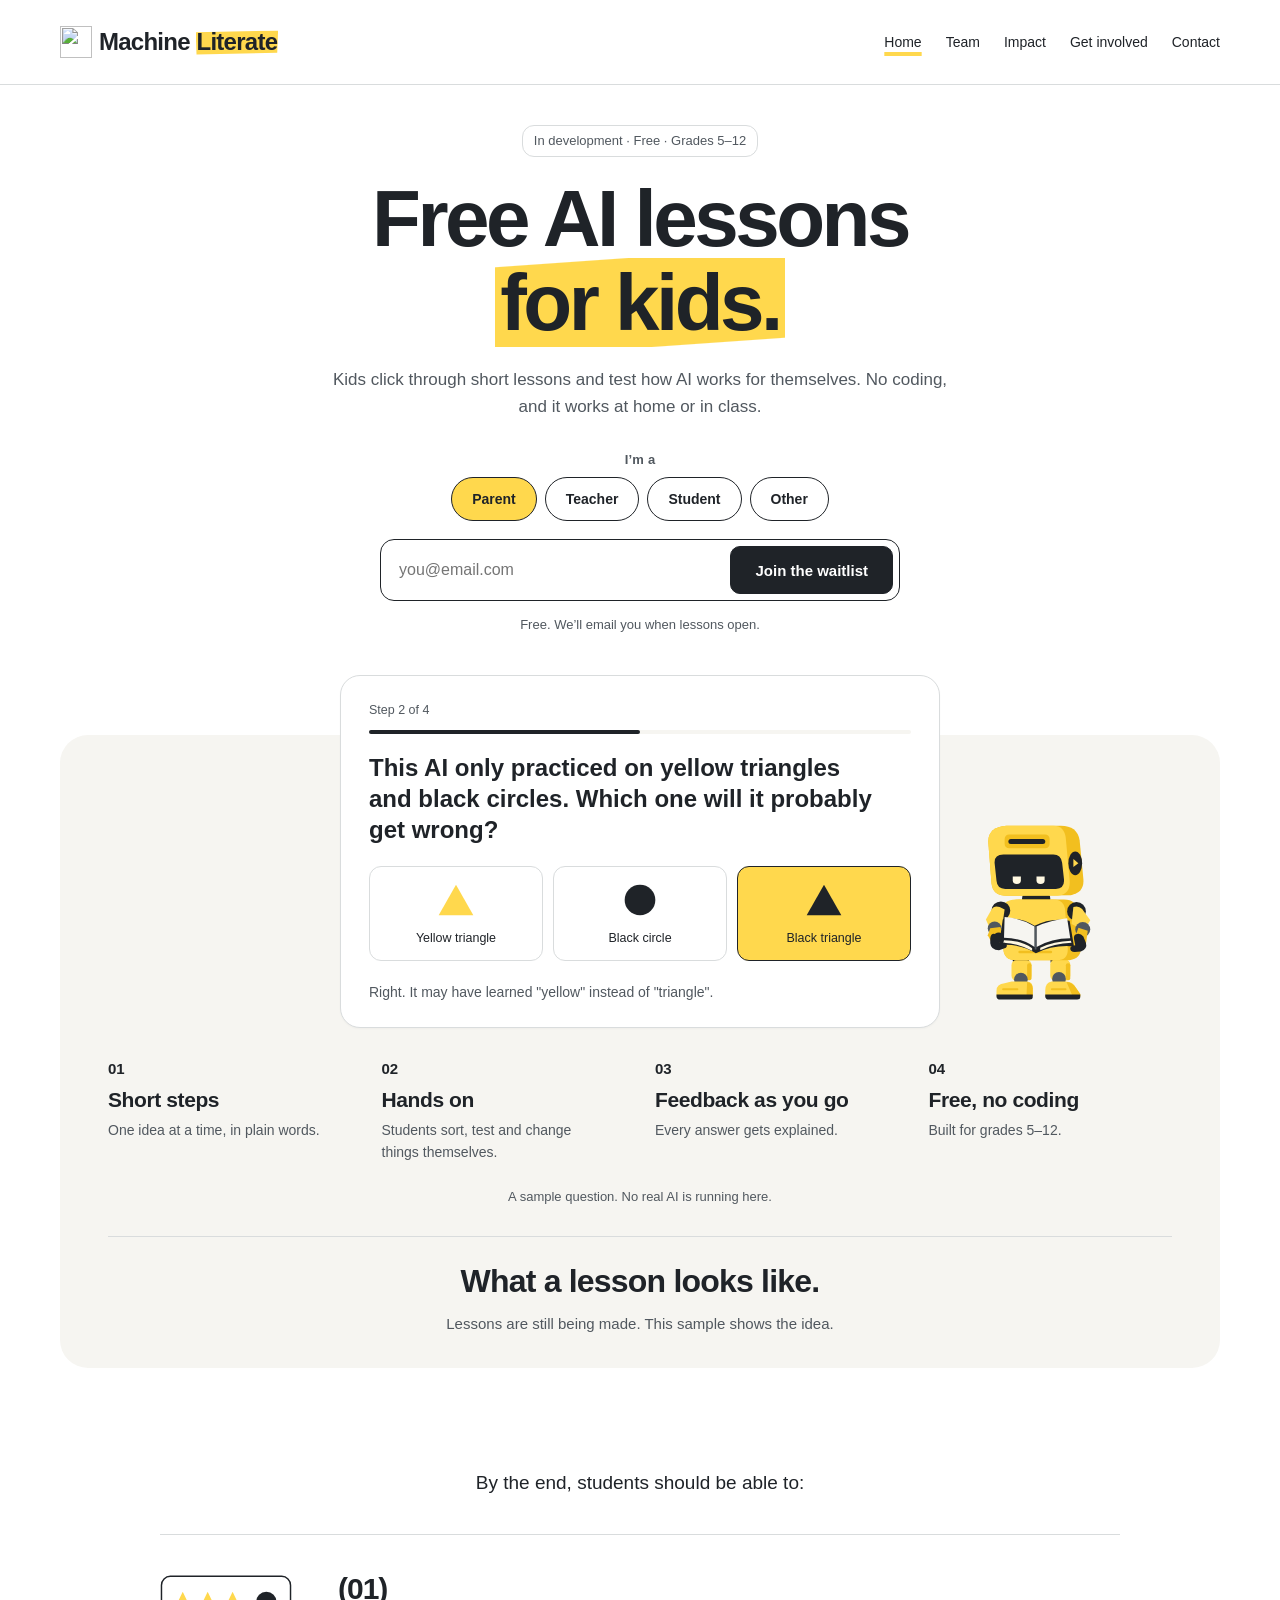
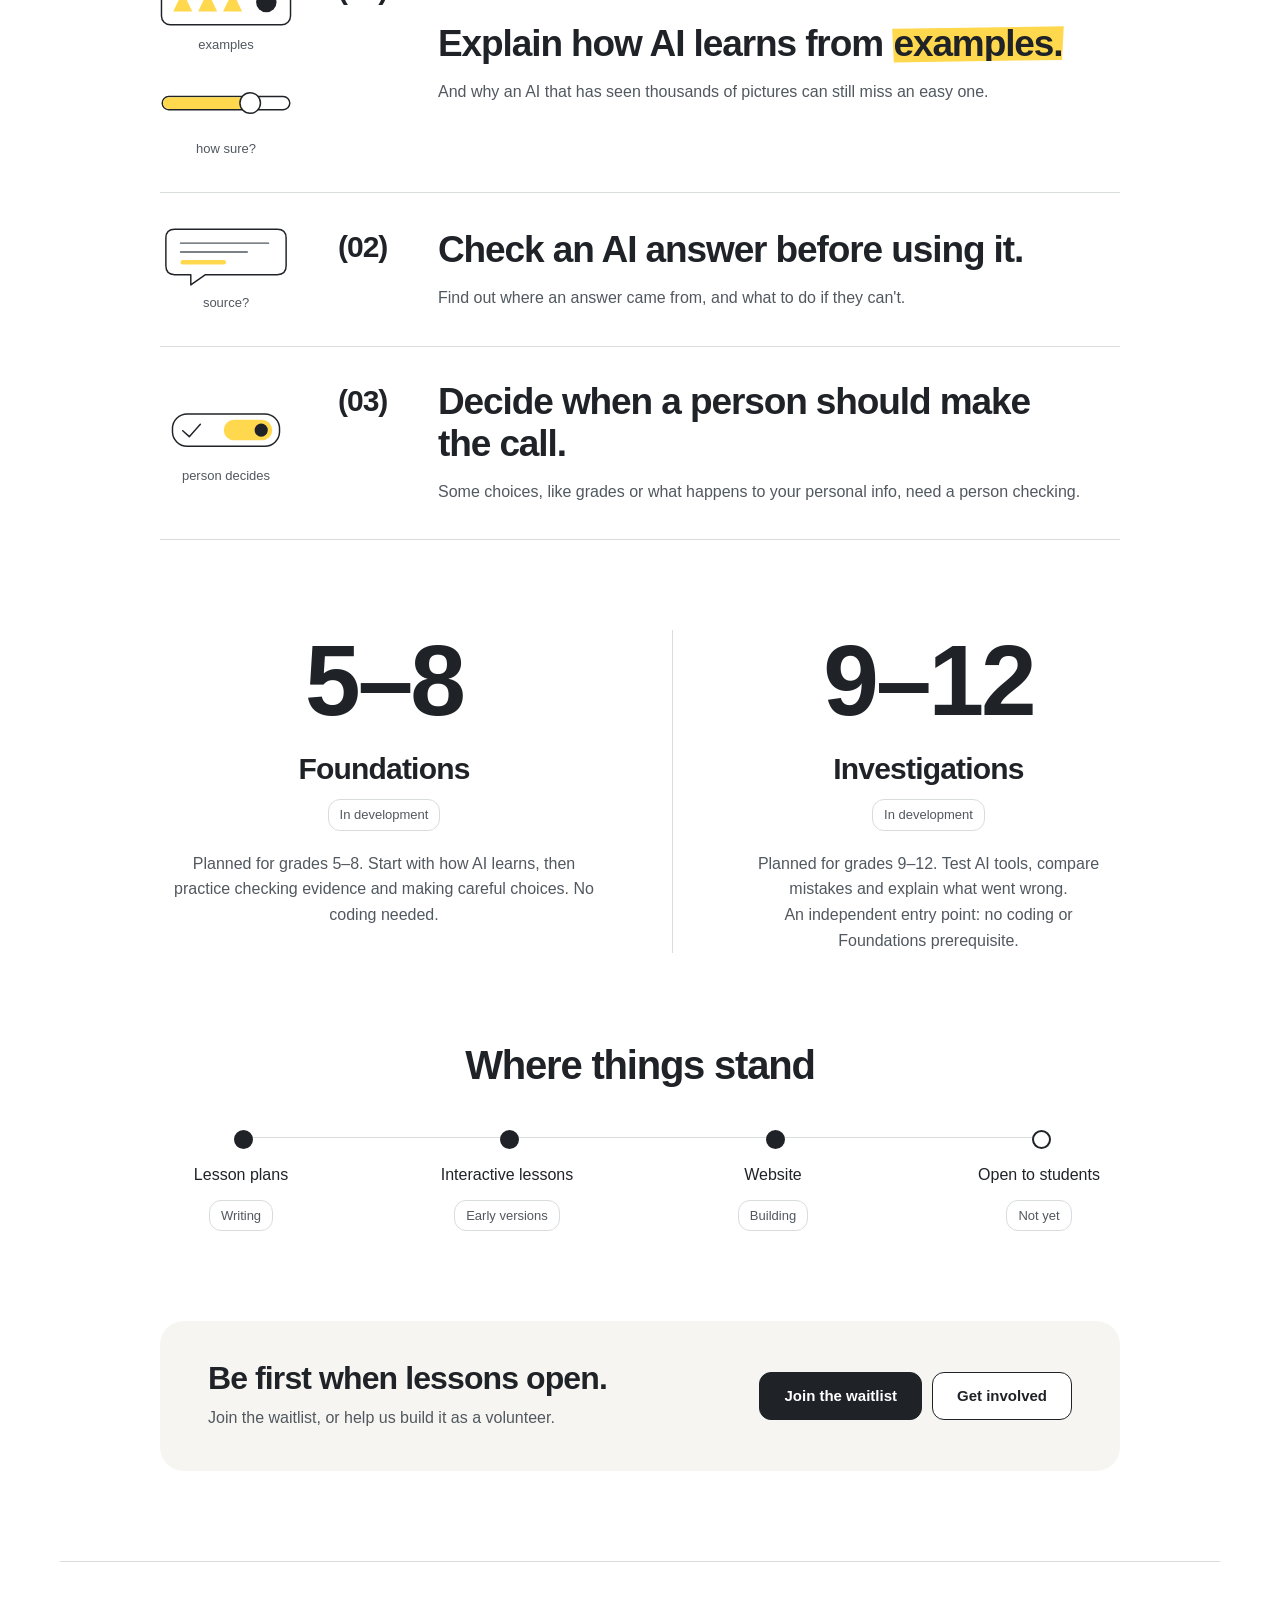
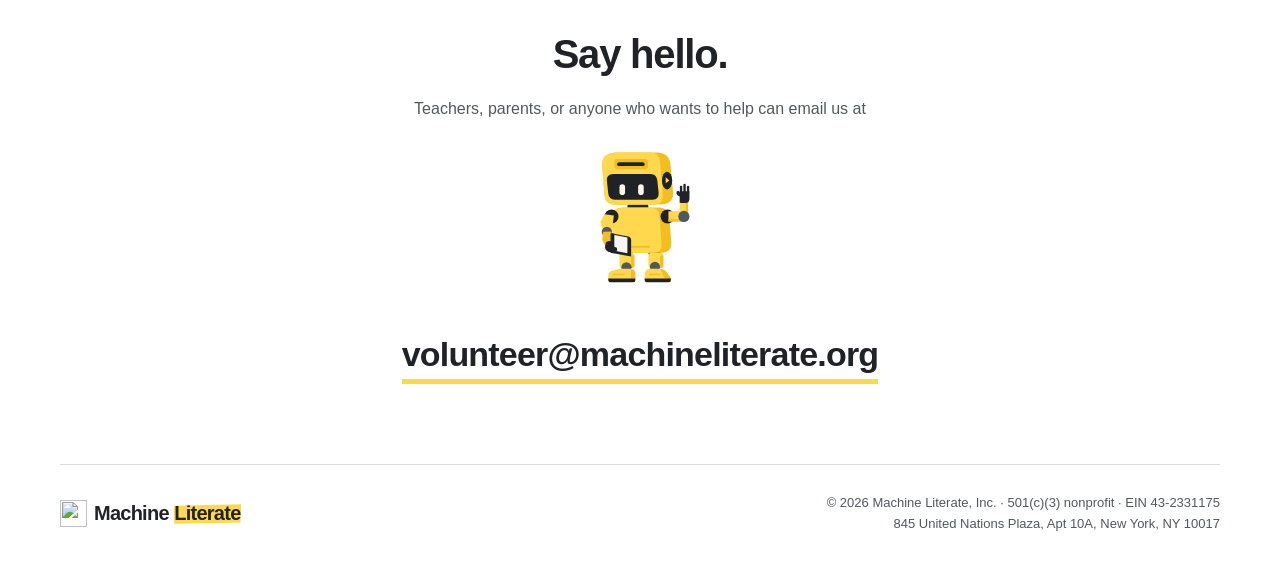
==== public/index.html @ bdea2896 "Add legal name, EIN and mailing address to site footer" ====
<!DOCTYPE html>
<html lang="en"><head><meta charset="utf-8"/>
<meta content="https://machineliterate.org/" property="og:url"/>
<meta content="summary_large_image" name="twitter:card"/><meta content="width=device-width,initial-scale=1" name="viewport"/><link href="https://machineliterate.org/" rel="canonical"/><title>Machine Literate · Free AI lessons for kids</title><meta content="Free online AI courses in development for students in grades 5–12. Two independent entry points. No coding needed. Not yet open to students." name="description"/><meta content="Machine Literate · Free AI lessons for kids" property="og:title"/><meta content="Free online AI courses in development for students in grades 5–12. Two independent entry points. No coding needed. Not yet open to students." property="og:description"/><meta content="https://machineliterate.org/assets/og-card.png" property="og:image"/><link href="assets/favicon.svg" rel="icon" type="image/svg+xml"/><link href="assets/apple-touch-icon.png" rel="apple-touch-icon"/><link href="styles.css" rel="stylesheet"/><script defer="" src="assets/demo.js"></script><script defer="" src="assets/waitlist.js"></script><script src="assets/nav.js" defer></script>
<script>
  window.va = window.va || function () { (window.vaq = window.vaq || []).push(arguments); };
</script>
<script defer src="/_vercel/insights/script.js"></script>
</head><body><a class="skip-link" href="#main">Skip to content</a><header class="site-header"><div class="header-inner"><a class="wordmark home-link" href="/" aria-label="Machine Literate home"><img alt="" height="32" src="assets/mark.svg" width="32"/><span>Machine <mark>Literate</mark></span></a><button class="nav-toggle" type="button" aria-expanded="false" aria-controls="main-nav" hidden>Menu <span aria-hidden="true">☰</span></button><nav id="main-nav" class="site-nav" aria-label="Main"><a class="contact-link" aria-current="page" href="/">Home</a><a class="contact-link" href="/team">Team</a><a class="contact-link" href="/impact">Impact</a><a class="contact-link" href="/get-involved">Get involved</a><a class="contact-link" href="/#contact">Contact</a></nav></div></header><main id="main" tabindex="-1">
<section aria-labelledby="hero-title" class="hero wrap"><div class="hero-copy"><p class="status-pill">In development · Free · Grades 5–12</p><h1 id="hero-title">Free AI lessons <mark class="nb">for kids.</mark></h1><p class="hero-sub">Kids click through short lessons and test how AI works for themselves. No coding, and it works at home or in class.</p><form class="waitlist" id="waitlist" action="/api/waitlist" method="post" novalidate>
<fieldset class="wl-role"><legend>I’m a</legend>
<div class="wl-chips"><label><input type="radio" name="role" value="parent" checked> Parent</label>
<label><input type="radio" name="role" value="teacher"> Teacher</label>
<label><input type="radio" name="role" value="student"> Student</label>
<label><input type="radio" name="role" value="other"> Other</label></div></fieldset>
<fieldset class="wl-age" hidden><legend>How old are you?</legend><div class="wl-chips"><label><input type="radio" name="age" value="under13"> Under 13</label><label><input type="radio" name="age" value="13plus"> 13 or older</label></div></fieldset>
<div class="wl-row"><label class="sr-only" for="wl-email" id="wl-email-label">Email</label>
<input id="wl-email" name="email" type="email" autocomplete="email" inputmode="email" placeholder="you@email.com" required maxlength="254">
<button class="btn btn-dark" type="submit">Join the waitlist</button></div>
<div class="wl-hp" aria-hidden="true"><label>Leave this empty <input name="website" tabindex="-1" autocomplete="off"></label></div>
<p class="wl-msg" role="status" aria-live="polite"></p>
<p class="cta-note" id="wl-note">Free. We’ll email you when lessons open.</p>
</form></div><div class="demo-band"><div class="card-row"><figure class="demo-figure"><div class="lesson-frame"><div class="lesson-meta"><span>Step 2 of 4</span></div><div aria-hidden="true" class="lesson-progress"><span></span></div><p id="demo-prompt">This AI only practiced on yellow triangles and black circles. Which one will it probably get wrong?</p><div aria-labelledby="demo-prompt" class="shape-choices" role="group"><button aria-pressed="false" class="shape-choice" data-shape="yellow-triangle" disabled="" type="button"><svg viewBox="0 0 60 60" aria-hidden="true"><path fill="#FFD84D" d="M30 7 56 53H4Z"/></svg><span>Yellow triangle</span></button><button aria-pressed="false" class="shape-choice" data-shape="black-circle" disabled="" type="button"><svg viewBox="0 0 60 60" aria-hidden="true"><circle fill="#1F2328" cx="30" cy="30" r="23"/></svg><span>Black circle</span></button><button aria-pressed="true" class="shape-choice" data-shape="black-triangle" disabled="" type="button"><svg viewBox="0 0 60 60" aria-hidden="true"><path fill="#1F2328" d="M30 7 56 53H4Z"/></svg><span>Black triangle</span></button></div><p class="static-answer">Right. It may have learned "yellow" instead of "triangle".</p><div class="demo-actions"><button disabled="" id="check-answer" type="button">Check</button><button hidden="" id="try-again" type="button">Try again</button></div><p aria-atomic="true" aria-live="polite" id="demo-feedback" role="status"></p></div></figure><div class="hero-robot"><svg class="robot robot-reading" role="img" aria-label="A yellow robot reading an open book." xmlns="http://www.w3.org/2000/svg" viewBox="0 0 240 300">

<g id="legs-hero"><circle cx="91" cy="229" r="13" fill="#1F2328"/><circle cx="151" cy="228" r="13" fill="#1F2328"/><rect x="76" y="229" width="32" height="33" rx="8" fill="#FFD84D"/><rect x="138" y="228" width="32" height="34" rx="8" fill="#FFD84D"/><rect x="101" y="234" width="7" height="27" rx="3" fill="#F2BF1F"/><rect x="163" y="234" width="7" height="27" rx="3" fill="#F2BF1F"/><circle cx="91" cy="260" r="11" fill="#51585F"/><circle cx="152" cy="259" r="11" fill="#51585F"/><path fill="#FFD84D" d="M76 263H101Q110 263 110 274V286H52V278Q52 267 65 266Z" /><path fill="#FFD84D" d="M140 263H163Q174 263 179 273L186 283V287H130V277Q130 265 140 263Z" /><path fill="#F2BF1F" d="M101 264Q110 266 110 274V286H100Z" /><path fill="#F2BF1F" d="M164 264Q174 265 179 273L186 283V287H174Z" /><path fill="#1F2328" d="M52 284H110V288Q110 292 105 292H58Q52 292 52 287Z" /><path fill="#1F2328" d="M130 284H186V288Q186 292 181 292H136Q130 292 130 287Z" /><rect x="61" y="274" width="26" height="3" rx="1.5" fill="#F2BF1F"/><rect x="139" y="274" width="25" height="3" rx="1.5" fill="#F2BF1F"/></g><g id="torso-hero"><rect x="93" y="120" width="45" height="23" rx="10" fill="#1F2328"/><path fill="#F2BF1F" d="M88 132H160Q180 132 183 153L187 207Q188 227 169 229H83Q64 229 63 211L60 155Q58 133 88 132Z" /><path fill="#FFD84D" d="M83 132H143Q161 132 162 151L166 210Q167 229 149 229H83Q64 229 63 211L60 155Q58 133 83 132Z" /><rect x="87" y="214" width="54" height="4" rx="2" fill="#F2BF1F"/></g><circle cx="59" cy="150" r="15" fill="#1F2328"/><circle cx="180" cy="151" r="15" fill="#1F2328"/><path fill="#FFD84D" d="M44 148Q48 141 57 144L65 148 61 175 41 177 35 164Z" /><path fill="#FFD84D" d="M175 144Q183 141 189 147L202 165 192 181 172 171Z" /><circle cx="49" cy="178" r="11" fill="#51585F"/><circle cx="190" cy="180" r="12" fill="#51585F"/><path fill="#F2BF1F" d="M42 178 58 176 68 197 47 206 38 189Z" /><path fill="#F2BF1F" d="M183 177 198 182 195 204 174 203Z" /><g id="book-hero"><path fill="#1F2328" d="M62 164Q86 158 113 174Q139 160 169 166L176 207Q143 204 115 218Q89 202 56 205Z" /><path fill="#F6F5F1" d="M65 160Q91 162 113 175L113 208Q93 194 64 193Z" /><path fill="#F6F5F1" d="M116 175Q139 165 165 162L170 194Q140 194 116 208Z" /><path fill="#51585F" d="M113 175 116 175 116 212 113 212Z" /><path fill="#FFF8E1" d="M64 197Q90 197 109 210L109 214Q87 202 63 201Z" /><path fill="#FFF8E1" d="M122 209Q144 199 171 198L172 201Q144 202 122 213Z" /></g><g id="hands-hero"><path fill="#1F2328" d="M49 187Q43 186 42 194V202Q43 213 56 213L65 210Q70 208 68 203Q66 200 61 202L57 201 61 192Q63 186 58 185Q54 184 49 187Z" /><path fill="#1F2328" d="M181 187Q187 186 191 191L195 201Q198 211 187 215L177 216Q170 216 170 210Q170 206 178 205L176 195Q175 188 181 187Z" /></g><g id="head-hero">
<path fill="#F2BF1F" d="M68 14H155Q181 14 185 37L191 99Q193 121 171 125L68 126Q46 126 44 106L39 42Q37 16 68 14Z" />
<path fill="#FFD84D" d="M68 14H143Q161 14 163 35L169 101Q171 124 150 126H68Q46 126 44 106L39 42Q37 16 68 14Z" />
<rect x="65" y="28" width="72" height="22" rx="7" fill="#F2BF1F"/><rect x="71" y="35" width="59" height="8" rx="4" fill="#1F2328"/>
<path fill="#1F2328" d="M63 60H143Q155 60 157 73L160 100Q161 114 147 115H66Q53 115 52 102L49 74Q48 60 63 60Z" />
<ellipse cx="178" cy="74" rx="11" ry="19" fill="#1F2328"/><path fill="#FFD84D" d="M175 67 183 74 175 80Z" />
<g id="eyes-hero" class="blink-eyes"><path fill="#FFF8E1" d="M78 95H91V101Q91 107 84.5 107Q78 107 78 101Z"/><path fill="#FFF8E1" d="M116 95H129V101Q129 107 122.5 107Q116 107 116 101Z"/></g>
</g>
</svg>
</div></div><ol class="margin-notes"><li class="note note-1"><span aria-hidden="true" class="note-number">01</span><h3>Short steps</h3><p>One idea at a time, in plain words.</p></li><li class="note note-2"><span aria-hidden="true" class="note-number">02</span><h3>Hands on</h3><p>Students sort, test and change things themselves.</p></li><li class="note note-3"><span aria-hidden="true" class="note-number">03</span><h3>Feedback as you go</h3><p>Every answer gets explained.</p></li><li class="note note-4"><span aria-hidden="true" class="note-number">04</span><h3>Free, no coding</h3><p>Built for grades 5–12.</p></li></ol><figcaption>A sample question. No real AI is running here.</figcaption><div class="section-intro"><h2 id="format-title">What a lesson <mark>looks like.</mark></h2><p>Lessons are still being made. This sample shows the idea.</p></div></div></section>
<section aria-labelledby="statements-title" class="statements wrap"><p id="statements-title">By the end, students should be able to:</p><article class="statement"><div aria-hidden="true" class="statement-art"><div class="teaching-object examples"><svg viewBox="0 0 180 82"><rect x="2" y="10" width="176" height="66" rx="12"/><path class="yellow" d="M18 58 31 31 44 58Z M52 58 65 31 78 58Z M86 58 99 31 112 58Z"/><circle class="ink-fill" cx="145" cy="45" r="14"/></svg><span>examples</span></div><div class="teaching-object confidence"><svg viewBox="0 0 180 82"><rect x="3" y="32" width="174" height="18" rx="9"/><path class="yellow" d="M12 33H123V49H12A8 8 0 0 1 12 33Z"/><circle cx="123" cy="41" r="14"/></svg><span>how sure?</span></div></div><span class="statement-index">(01)</span><div><h3>Explain how AI learns from <mark>examples.</mark></h3><p>And why an AI that has seen thousands of pictures can still miss an easy one.</p></div></article><article class="statement"><div aria-hidden="true" class="statement-art"><div class="teaching-object source"><svg viewBox="0 0 180 82"><path d="M20 3H160Q172 3 172 15V53Q172 65 160 65H62L42 79V65H20Q8 65 8 53V15Q8 3 20 3Z"/><path class="pencil-line" d="M28 22H148M28 34H119"/><rect class="yellow" x="28" y="45" width="62" height="6" rx="3"/></svg><span>source?</span></div></div><span class="statement-index">(02)</span><div><h3>Check an AI answer before using it.</h3><p>Find out where an answer came from, and what to do if they can't.</p></div></article><article class="statement"><div aria-hidden="true" class="statement-art"><div class="teaching-object decision"><svg viewBox="0 0 180 82"><rect x="17" y="19" width="146" height="44" rx="20"/><rect class="yellow" x="87" y="27" width="66" height="28" rx="14"/><circle class="ink-fill" cx="138" cy="41" r="9"/><path d="M31 42 40 50 55 33"/></svg><span>person decides</span></div></div><span class="statement-index">(03)</span><div><h3>Decide when a person should make the call.</h3><p>Some choices, like grades or what happens to your personal info, need a person checking.</p></div></article></section>
<section aria-label="Who it's for" class="audiences wrap"><article class="audience"><p class="grade">5–8</p><div class="audience-title"><h3>Foundations</h3><span class="status-pill">In development</span></div><p>Planned for grades 5–8. Start with how AI learns, then practice checking evidence and making careful choices. No coding needed.</p></article><article class="audience"><p class="grade">9–12</p><div class="audience-title"><h3>Investigations</h3><span class="status-pill">In development</span></div><p>Planned for grades 9–12. Test AI tools, compare mistakes and explain what went wrong. An independent entry point: no coding or Foundations prerequisite.</p></article></section>
<section aria-labelledby="status-title" class="status-section wrap"><h2 id="status-title">Where things stand</h2><dl class="status-list"><div><dt>Lesson plans</dt><dd class="status-pill"><i aria-hidden="true"></i>Writing</dd></div><div><dt>Interactive lessons</dt><dd class="status-pill"><i aria-hidden="true"></i>Early versions</dd></div><div><dt>Website</dt><dd class="status-pill"><i aria-hidden="true"></i>Building</dd></div><div><dt>Open to students</dt><dd class="status-pill not-yet"><i aria-hidden="true"></i>Not yet</dd></div></dl></section><section aria-labelledby="help-title" class="help-band wrap"><div><h2 id="help-title">Be first when lessons open.</h2><p>Join the waitlist, or help us build it as a volunteer.</p></div><div class="help-actions"><a class="btn btn-dark" href="#waitlist">Join the waitlist</a><a class="btn btn-light" href="/get-involved">Get involved</a></div></section><section aria-labelledby="contact-title" class="contact wrap" id="contact"><div class="contact-copy"><h2 id="contact-title">Say hello.</h2><p>Teachers, parents, or anyone who wants to help can email us at</p><div class="hello-robot"><svg class="robot robot-wave" aria-hidden="true" xmlns="http://www.w3.org/2000/svg" viewBox="0 0 240 300">

<g id="legs-hello"><circle cx="91" cy="229" r="13" fill="#1F2328"/><circle cx="151" cy="228" r="13" fill="#1F2328"/><rect x="76" y="229" width="32" height="33" rx="8" fill="#FFD84D"/><rect x="138" y="228" width="32" height="34" rx="8" fill="#FFD84D"/><rect x="101" y="234" width="7" height="27" rx="3" fill="#F2BF1F"/><rect x="163" y="234" width="7" height="27" rx="3" fill="#F2BF1F"/><circle cx="91" cy="260" r="11" fill="#51585F"/><circle cx="152" cy="259" r="11" fill="#51585F"/><path fill="#FFD84D" d="M76 263H101Q110 263 110 274V286H52V278Q52 267 65 266Z" /><path fill="#FFD84D" d="M140 263H163Q174 263 179 273L186 283V287H130V277Q130 265 140 263Z" /><path fill="#F2BF1F" d="M101 264Q110 266 110 274V286H100Z" /><path fill="#F2BF1F" d="M164 264Q174 265 179 273L186 283V287H174Z" /><path fill="#1F2328" d="M52 284H110V288Q110 292 105 292H58Q52 292 52 287Z" /><path fill="#1F2328" d="M130 284H186V288Q186 292 181 292H136Q130 292 130 287Z" /><rect x="61" y="274" width="26" height="3" rx="1.5" fill="#F2BF1F"/><rect x="139" y="274" width="25" height="3" rx="1.5" fill="#F2BF1F"/></g><g id="torso-hello"><rect x="93" y="120" width="45" height="23" rx="10" fill="#1F2328"/><path fill="#F2BF1F" d="M88 132H160Q180 132 183 153L187 207Q188 227 169 229H83Q64 229 63 211L60 155Q58 133 88 132Z" /><path fill="#FFD84D" d="M83 132H143Q161 132 162 151L166 210Q167 229 149 229H83Q64 229 63 211L60 155Q58 133 83 132Z" /><rect x="87" y="214" width="54" height="4" rx="2" fill="#F2BF1F"/></g><circle cx="59" cy="151" r="15" fill="#1F2328"/><path fill="#FFD84D" d="M44 146 64 149 60 182 41 182 35 163Z" /><circle cx="49" cy="184" r="11" fill="#51585F"/><path fill="#F2BF1F" d="M41 184 58 183 67 213 49 221 39 201Z" /><path fill="#1F2328" d="M58 187 95 194Q101 195 101 202V237L57 229Z" /><path fill="#F6F5F1" d="M63 190 93 196 93 230 63 224Z" /><path fill="#1F2328" d="M57 187 65 188 65 230 57 229Z" /><path fill="#1F2328" d="M57 204Q51 202 47 207L45 216Q45 224 53 227L65 227Q71 227 71 221Q71 216 62 216L64 210Q65 205 60 204Z" /><circle cx="179" cy="151" r="15" fill="#1F2328"/><path fill="#FFD84D" d="M181 140H211Q218 140 218 147V155Q218 162 211 162H181Z"/><path fill="#F2BF1F" d="M181 157H218Q217 162 211 162H181Z"/><path fill="#FFD84D" d="M205 116H223V151H205Z"/><path fill="#F2BF1F" d="M218 116H223V151H218Z"/><circle cx="214" cy="151" r="12" fill="#51585F"/><path fill="#1F2328" d="M205 121V108Q199 106 198 101Q198 96 202 96Q205 97 206 100V97H226V113Q226 122 217 122H209Q205 122 205 121Z"/><rect x="205.5" y="85" width="5" height="16" rx="2.5" fill="#1F2328"/><rect x="213" y="81" width="5" height="20" rx="2.5" fill="#1F2328"/><rect x="220.5" y="85" width="5" height="16" rx="2.5" fill="#1F2328"/><g id="head-hello">
<path fill="#F2BF1F" d="M68 14H155Q181 14 185 37L191 99Q193 121 171 125L68 126Q46 126 44 106L39 42Q37 16 68 14Z" />
<path fill="#FFD84D" d="M68 14H143Q161 14 163 35L169 101Q171 124 150 126H68Q46 126 44 106L39 42Q37 16 68 14Z" />
<rect x="65" y="28" width="72" height="22" rx="7" fill="#F2BF1F"/><rect x="71" y="35" width="59" height="8" rx="4" fill="#1F2328"/>
<path fill="#1F2328" d="M63 60H143Q155 60 157 73L160 100Q161 114 147 115H66Q53 115 52 102L49 74Q48 60 63 60Z" />
<ellipse cx="178" cy="74" rx="11" ry="19" fill="#1F2328"/><path fill="#FFD84D" d="M175 67 183 74 175 80Z" />
<g id="eyes-hello" class="blink-eyes"><rect x="76" y="82" width="12" height="23" rx="6" fill="#FFF8E1"/><rect x="116" y="82" width="12" height="23" rx="6" fill="#FFF8E1"/></g>
</g>
</svg>
</div><a class="contact-email" href="mailto:volunteer@machineliterate.org">volunteer@machineliterate.org</a></div></section></main><footer class="site-footer wrap"><span class="wordmark"><img alt="" height="32" src="assets/mark.svg" width="32"/><span>Machine <mark>Literate</mark></span></span><div class="footer-legal"><p><span>© 2026 Machine Literate, Inc.</span><span class="sep" aria-hidden="true"> · </span><span>501(c)(3) nonprofit</span><span class="sep" aria-hidden="true"> · </span><span>EIN 43-2331175</span></p><address><span>845 United Nations Plaza, Apt 10A,</span> <span>New York, NY 10017</span></address></div></footer></body></html>
---- public/styles.css ----
@font-face{font-family:'Bricolage Grotesque';src:url('assets/bricolagegrotesque.ttf') format('truetype');font-weight:200 800;font-display:swap}@font-face{font-family:Inter;src:url('assets/inter.ttf') format('truetype');font-weight:100 900;font-display:swap}
:root{--paper:#fff;--ink:#1f2328;--pencil:#51585f;--margin:#f6f5f1;--highlight:#ffd84d;--rule:#d9dcdd;--head:'Bricolage Grotesque',sans-serif;--text:Inter,sans-serif}*{box-sizing:border-box}html{scroll-padding-top:90px}body{margin:0;background:var(--paper);color:var(--ink);font:16px/1.6 var(--text)}h1,h2,h3,p,figure,ol,dl,dd{margin:0}h1,h2,h3{font-family:var(--head);font-weight:600;line-height:1.12;text-wrap:balance}h2{font-size:40px;letter-spacing:-1.2px}p{color:var(--pencil);text-wrap:pretty}a{color:inherit;text-underline-offset:5px}button{font:500 14px/1.4 var(--text);color:var(--ink);cursor:pointer}button:disabled{cursor:default}:focus-visible{outline:3px solid var(--ink);outline-offset:5px}[hidden]{display:none!important}.wrap,.header-inner{width:min(1160px,calc(100% - 80px));margin-inline:auto}.nowrap{white-space:nowrap}mark{color:var(--ink);background:var(--highlight);padding:0 .035em;box-decoration-break:clone;-webkit-box-decoration-break:clone;clip-path:polygon(0 15%,100% 9%,99% 91%,1% 97%)}.wordmark{display:inline-flex;gap:7px;align-items:center;font:600 24px/1.15 var(--head);letter-spacing:-.75px;white-space:nowrap}.wordmark img{flex:none}.site-header{border-bottom:1px solid var(--rule);background:white}.header-inner{height:84px;display:flex;align-items:center;justify-content:space-between;gap:18px}.contact-link{font-size:14px;font-weight:500;padding:12px 0;min-height:44px;display:inline-flex;align-items:center;text-decoration:none}.skip-link{position:fixed;z-index:30;left:16px;top:12px;padding:10px;background:white;transform:translateY(-180%)}.skip-link:focus{transform:none}.status-pill{display:inline-flex;align-items:center;gap:8px;padding:5px 11px;border-radius:12px;border:1px solid var(--rule);font-size:13px;font-weight:500;line-height:1.5;color:var(--pencil);white-space:nowrap}
.hero{padding:40px 0 0}.hero-copy{max-width:760px;margin:auto;text-align:center}.hero h1{font-size:80px;letter-spacing:-3.5px;line-height:1.06;margin:20px 0}.hero-sub{font-size:17px;line-height:1.6;max-width:620px;margin:auto;text-wrap:balance}.demo-band{position:relative;background:var(--margin);border-radius:28px;margin-top:100px;padding:0 48px 32px}.card-row{position:relative;max-width:600px;margin:auto;top:-60px;margin-bottom:-60px}.lesson-frame{padding:24px 28px;border:1px solid var(--rule);border-radius:20px;background:white;box-shadow:0 1px 2px #1f232808}.lesson-meta{font-size:12.5px;color:var(--pencil);margin-bottom:10px}.lesson-progress{height:4px;background:var(--margin);border-radius:12px;margin-bottom:18px}.lesson-progress span{display:block;background:var(--ink);width:50%;height:100%;border-radius:12px}#demo-prompt{font:600 24px/1.3 var(--head);color:var(--ink)}.shape-choices{display:grid;grid-template-columns:repeat(3,minmax(0,1fr));gap:10px;margin:20px 0}.shape-choice{border:1px solid var(--rule);border-radius:12px;background:var(--paper);padding:13px 5px;display:flex;flex-direction:column;align-items:center;gap:10px;min-width:0}.shape-choice svg{width:40px;height:40px}.shape-choice span{font-size:12.5px;line-height:1.4;text-align:center}.shape-choice[aria-pressed=true]{border-color:var(--ink);background:var(--highlight)}.shape-choice:hover:not(:disabled){border-color:var(--ink)}.demo-actions{display:none;gap:12px;flex-wrap:wrap}.js .demo-actions{display:flex}.js .static-answer{display:none}.demo-actions button{border:1px solid var(--ink);background:var(--ink);color:white;border-radius:12px;padding:11px 23px;min-height:44px}#check-answer:disabled{background:var(--margin);color:var(--pencil);border-color:var(--rule)}#demo-feedback:not(:empty),.static-answer{font-size:14px;margin-top:16px}.robot{display:block;width:100%;height:auto}.hero-robot{position:absolute;width:150px;left:calc(100% + 24px);bottom:24px}.blink-eyes{transform-box:fill-box;transform-origin:center;animation:blink 5.6s infinite}.robot-wave .blink-eyes{animation-delay:1.8s}@keyframes blink{0%,43%,47%,100%{transform:scaleY(1)}45%{transform:scaleY(.1)}}.margin-notes{list-style:none;padding:0;display:grid;grid-template-columns:repeat(4,minmax(0,1fr));gap:30px;margin:30px 0 24px}.note-number{font:600 15px/1.4 var(--head);display:block;margin-bottom:9px}.note h3{font-size:21px;letter-spacing:-.4px;text-wrap:pretty}.note p{font-size:14px;line-height:1.55;margin-top:8px}.demo-band>figcaption{text-align:center;font-size:13px;color:var(--pencil)}.section-intro{text-align:center;border-top:1px solid var(--rule);margin-top:28px;padding-top:27px}.section-intro h2{font-size:32px;letter-spacing:-.8px}.section-intro mark{background:none;clip-path:none;padding:0}.section-intro p{font-size:15px;margin-top:12px}
.statements{max-width:960px;padding:100px 0 90px}#statements-title{font-size:19px;text-align:center;color:var(--ink);margin-bottom:36px}.statement{display:grid;grid-template-columns:150px 72px minmax(0,1fr);gap:28px;align-items:center;padding:34px 0;border-top:1px solid var(--rule)}.statement:last-child{border-bottom:1px solid var(--rule)}.statement-index{font:600 30px/1.1 var(--head);letter-spacing:-1px;align-self:start;margin-top:3px}.statement h3{font-size:37px;letter-spacing:-1.1px;text-wrap:pretty}.statement p{margin-top:15px;font-size:16px}.statement-art{display:flex;flex-direction:column;gap:18px}.teaching-object{width:132px;text-align:center;font-size:13px;color:var(--pencil);line-height:1.4}.teaching-object svg{width:100%;height:auto;display:block;margin-bottom:7px;fill:var(--paper);stroke:var(--ink);stroke-width:2;stroke-linecap:round;stroke-linejoin:round}.teaching-object .yellow{fill:var(--highlight);stroke:none}.teaching-object .ink-fill{fill:var(--ink);stroke:none}.teaching-object .pencil-line{stroke:var(--pencil)}.teaching-object>span{display:block;white-space:nowrap}.audiences{max-width:960px;display:grid;grid-template-columns:1fr 1fr;gap:64px;padding:0 0 90px;text-align:center}.audience+.audience{border-left:1px solid var(--rule);padding-left:64px}.grade{font:600 100px/1 var(--head);letter-spacing:-3px;color:var(--ink);white-space:nowrap;margin-bottom:22px}.audience-title{display:flex;flex-direction:column;align-items:center;gap:14px;margin-bottom:20px}.audience-title h3{font-size:30px;letter-spacing:-.8px}.audience>p:last-child{font-size:16px}.status-section{max-width:1064px;padding:0 0 90px;text-align:center}.status-list{display:grid;grid-template-columns:repeat(4,minmax(0,1fr));margin-top:42px}.status-list>div{position:relative;padding:32px 10px 0}.status-list>div:before{content:'';position:absolute;left:0;right:0;top:7px;border-top:1px solid var(--rule)}.status-list>div:first-child:before{left:50%}.status-list>div:last-child:before{right:50%}.status-list>div:after{content:'';position:absolute;width:15px;height:15px;border:2px solid var(--ink);background:var(--ink);border-radius:50%;top:0;left:calc(50% - 7.5px)}.status-list>div:last-child:after{background:white}.status-list dt{font-weight:500;font-size:16px;margin-bottom:12px}.status-list dd{display:inline-flex}.status-list i{display:none}.contact{border-top:1px solid var(--rule);padding:70px 0 80px;text-align:center}.contact-copy{max-width:650px;margin:auto}.contact p{max-width:520px;margin:20px auto 0}.hello-robot{width:112px;margin:24px auto}.contact-email{font:600 34px/1.3 var(--head);letter-spacing:-.8px;text-decoration:none;border-bottom:5px solid var(--highlight);padding-bottom:3px}.site-footer{border-top:1px solid var(--rule);padding:28px 0 32px;display:flex;justify-content:space-between;align-items:center;gap:20px}.site-footer p{font-size:13px}.site-footer .wordmark{font-size:20px}.site-footer img{width:27px;height:27px}
@media(max-width:1100px){.hero-robot{width:112px;left:calc(100% + 12px)}.demo-band{padding-inline:32px}.card-row{max-width:550px}.statement{grid-template-columns:125px 65px 1fr;gap:20px}.teaching-object{width:115px}.statement h3{font-size:34px}.audiences{gap:40px}.audience+.audience{padding-left:40px}}
@media(max-width:900px){.wrap,.header-inner{width:calc(100% - 48px)}.hero h1{font-size:68px}.hero-robot{display:none}.demo-band{padding-inline:28px}.card-row{max-width:560px}.margin-notes{grid-template-columns:1fr 1fr;gap:24px 32px}.statement{grid-template-columns:110px 55px 1fr;gap:18px}.statement h3{font-size:30px}.statements{padding-top:76px;padding-bottom:72px}.teaching-object{width:100px}.audiences{padding-bottom:72px}.status-list dt{font-size:14px}.status-section{padding-bottom:72px}}
@media(max-width:560px){.wrap,.header-inner{width:calc(100% - 32px)}.header-inner{height:68px;gap:8px}.wordmark{font-size:20px;letter-spacing:-.65px;gap:5px}.wordmark img{width:27px;height:27px}.contact-link{font-size:13px}.hero{padding-top:27px}.hero h1{font-size:52px;line-height:1.05;letter-spacing:-2px;max-width:350px;margin:18px auto}.hero-sub{font-size:15px;line-height:1.6;text-wrap:pretty}.hero .status-pill{font-size:12.5px;padding-inline:8px}.demo-band{margin-top:72px;padding:0 12px 24px;border-radius:20px}.card-row{top:-44px;margin-bottom:-44px}.lesson-frame{padding:20px 16px;border-radius:16px}#demo-prompt{font-size:22px;line-height:1.3}.shape-choices{gap:7px;margin:19px 0}.shape-choice{padding:12px 3px;gap:9px}.shape-choice svg{width:36px;height:36px}.shape-choice span{font-size:12.5px}.margin-notes{gap:24px 20px;margin:26px 4px}.note h3{font-size:20px}.note p{font-size:13px;margin-top:7px}.note-number{font-size:14px;margin-bottom:7px}.demo-band>figcaption{max-width:280px;margin:auto;line-height:1.5}.section-intro{margin-top:24px;padding-top:24px}.section-intro h2{font-size:29px}.section-intro p{font-size:14px;margin-top:13px}.statements{padding-top:64px;padding-bottom:60px}#statements-title{font-size:17px;max-width:300px;margin:0 auto 26px;text-wrap:balance}.statement{grid-template-columns:1fr 1fr;gap:18px;padding:26px 0 30px}.statement-art{grid-column:2;grid-row:1;flex-direction:row;gap:13px;justify-content:flex-end}.statement-index{grid-column:1;grid-row:1;font-size:32px;align-self:center;margin:0}.statement>div:last-child{grid-column:1/-1}.teaching-object{width:85px;flex-shrink:0}.statement:first-of-type .teaching-object{width:76px}.teaching-object svg{height:38px;object-fit:contain}.teaching-object>span{font-size:13px}.statement h3{font-size:31px;letter-spacing:-.8px}.statement p{font-size:14px;line-height:1.65;margin-top:14px}.audiences{grid-template-columns:1fr;gap:32px;padding:0 16px 60px;max-width:400px}.audience+.audience{padding:32px 0 0;border-left:0;border-top:1px solid var(--rule)}.grade{font-size:88px;margin-bottom:18px}.audience-title{gap:12px;margin-bottom:18px}.audience-title h3{font-size:29px}.audience>p:last-child{font-size:14px}.status-section{padding-bottom:60px}.status-section h2,.contact h2{font-size:34px;letter-spacing:-1px}.status-list{grid-template-columns:1fr;margin-top:30px;text-align:left;max-width:320px;margin-inline:auto}.status-list>div{display:flex;align-items:center;justify-content:space-between;gap:12px;padding:0 0 28px 30px}.status-list>div:before,.status-list>div:first-child:before,.status-list>div:last-child:before{left:7px;right:auto;top:10px;bottom:0;border-top:0;border-left:1px solid var(--rule)}.status-list>div:last-child:before{display:none}.status-list>div:after{left:0;top:9px}.status-list>div:last-child{padding-bottom:0}.status-list dt{font-size:14px;margin:0}.status-list dd{font-size:12.5px;padding-inline:8px}.contact{padding:50px 0 60px}.contact p{font-size:15px;margin-top:18px;max-width:320px}.hello-robot{width:96px;margin:22px auto}.contact-email{font-size:clamp(20px,5.7vw,30px);letter-spacing:-.5px}.site-footer{flex-direction:column;align-items:center;padding:26px 0;gap:16px}}
@media(max-width:350px){.wordmark{font-size:18px}.wordmark img{width:24px;height:24px}.hero h1{font-size:46px}.hero-sub{font-size:14px}.hero .status-pill{letter-spacing:-.25px;padding-inline:5px}.demo-band{padding-inline:8px}.lesson-frame{padding:18px 12px}#demo-prompt{font-size:20px}.shape-choice svg{width:33px;height:33px}.margin-notes{gap:22px 14px}.note h3{font-size:19px}.section-intro h2{font-size:27px}.statement:first-of-type .teaching-object{width:68px}.statement-art{gap:10px}.statement h3{font-size:29px}.status-list>div{padding-left:25px;gap:8px}.status-list dd{padding-inline:6px}}
@media(prefers-reduced-motion:reduce){*,*:before,*:after{animation:none!important;transition:none!important;scroll-behavior:auto!important}}

/* wrapped highlight: per-line marker shape instead of one clip over the whole box */
.hero h1 mark{clip-path:none;background:linear-gradient(176deg,transparent 0 8%,var(--highlight) 9% 91%,transparent 92%);padding:0 .06em}

.hero h1 mark.nb{white-space:nowrap}
@media(max-width:380px){.hero h1{font-size:40px;letter-spacing:-1.5px}}

/* nav + buttons */
.site-nav{display:flex;gap:28px;align-items:center}
.site-nav a[aria-current=page]{text-decoration:underline;text-decoration-color:var(--highlight);text-decoration-thickness:4px}
.home-link{text-decoration:none}
.btn{display:inline-flex;align-items:center;justify-content:center;min-height:48px;padding:12px 24px;border-radius:12px;font:600 15px/1.3 var(--text);text-decoration:none;border:1px solid var(--ink);white-space:nowrap}
.btn-dark{background:var(--ink);color:#fff}
.btn-light{background:#fff;color:var(--ink)}
.btn-dark:hover{background:#000}.btn-light:hover{background:var(--highlight)}
.hero-ctas{display:flex;gap:12px;justify-content:center;flex-wrap:wrap;margin-top:28px}
.cta-note{font-size:13px;margin-top:12px}
.help-band{max-width:960px;display:flex;align-items:center;justify-content:space-between;gap:32px;background:var(--margin);border-radius:24px;padding:40px 48px;margin-bottom:90px}
.help-band h2{font-size:32px;letter-spacing:-.9px}.help-band p{margin-top:8px}
/* get involved */
.gi-hero{max-width:800px;text-align:center;padding:64px 0 80px}
.gi-hero h1{font-size:68px;letter-spacing:-2.8px;line-height:1.06;margin:20px 0}
.gi-hero h1 mark{clip-path:none;background:linear-gradient(176deg,transparent 0 8%,var(--highlight) 9% 91%,transparent 92%);padding:0 .06em;white-space:nowrap}
.roles-section,.steps-section,.faq-section{max-width:1064px;padding-bottom:90px}
.roles-section h2,.steps-section h2,.faq-section h2{text-align:center;margin-bottom:36px}
.roles{display:grid;grid-template-columns:repeat(auto-fit,minmax(300px,1fr));gap:20px}
.role{border:1px solid var(--rule);border-radius:20px;padding:28px;display:flex;flex-direction:column;gap:14px;background:#fff}
.role-top{display:flex;justify-content:space-between;align-items:center;gap:12px;flex-wrap:wrap}
.role h3{font-size:26px;letter-spacing:-.6px}
.role p{flex:1}
.role-link{font-weight:600;font-size:15px;text-decoration:none;align-self:flex-start;border-bottom:3px solid var(--highlight);padding:6px 0 2px;min-height:44px;display:inline-flex;align-items:flex-end}
.role .status-pill i{width:8px;height:8px;border-radius:50%;background:var(--highlight);border:1px solid var(--ink)}
.role .status-pill.not-yet i{background:#fff}
.steps{list-style:none;padding:0;margin:0;display:grid;grid-template-columns:repeat(3,1fr);gap:20px;counter-reset:none}
.steps li{background:var(--margin);border-radius:20px;padding:28px}
.step-n{font:600 15px var(--head);color:var(--pencil)}
.steps h3{font-size:24px;letter-spacing:-.5px;margin:10px 0 8px}
.faq-section{max-width:760px}
.faq{border-top:1px solid var(--rule)}
.faq-item{border-bottom:1px solid var(--rule);padding:22px 0}
.faq dt{font:600 20px/1.3 var(--head);letter-spacing:-.3px}
.faq dd{color:var(--pencil);margin-top:6px}
@media(max-width:900px){.steps{grid-template-columns:1fr}.gi-hero h1{font-size:56px}.help-band{flex-direction:column;align-items:flex-start;padding:32px}}
@media(max-width:560px){.site-nav{gap:16px}.gi-hero{padding:36px 0 56px}.gi-hero h1{font-size:42px;letter-spacing:-1.6px;margin:16px auto}
 .roles{grid-template-columns:1fr}.role{padding:22px}.roles-section,.steps-section,.faq-section{padding-bottom:64px}.roles-section h2,.steps-section h2,.faq-section h2{font-size:32px;margin-bottom:24px}
 .hero-ctas{flex-direction:column;align-items:stretch;max-width:340px;margin-inline:auto}.help-band{padding:26px 22px;margin-bottom:64px}.help-band h2{font-size:26px}.help-band .btn{width:100%}}
@media(max-width:380px){.site-nav{gap:12px}.site-nav .contact-link{font-size:12.5px}.gi-hero h1{font-size:36px}}
.home-link{min-height:44px}
.roles{grid-template-columns:repeat(2,1fr)}.role-wide{grid-column:1/-1;background:var(--margin);border-color:transparent}
.gi-hero .hero-sub{text-wrap:balance}.contact .contact-email{display:inline-block;margin-top:22px}
@media(max-width:560px){.roles{grid-template-columns:1fr}}
.home-link{display:inline-flex;align-items:center}
.role p,.hero-sub{text-wrap:pretty}.role-link span{margin-left:6px}

/* waitlist */
.sr-only{position:absolute;width:1px;height:1px;overflow:hidden;clip:rect(0 0 0 0);white-space:nowrap}
.waitlist{max-width:520px;margin:30px auto 0;text-align:center}
.wl-role{border:0;padding:0;margin:0 0 12px;display:flex;justify-content:center;align-items:center;gap:8px;flex-wrap:wrap}
.wl-role legend{float:left;font:600 14px var(--text);color:var(--pencil);margin-right:4px}
.wl-role label{position:relative;display:inline-flex;align-items:center;min-height:40px;padding:0 16px;border:1px solid var(--rule);border-radius:999px;font:500 14px var(--text);cursor:pointer;background:#fff}
.wl-role input{position:absolute;opacity:0;inset:0;cursor:pointer;margin:0}
.wl-role label:has(input:checked){background:var(--ink);border-color:var(--ink);color:#fff}
.wl-role label:has(input:focus-visible){outline:3px solid var(--highlight);outline-offset:2px}
.wl-row{display:flex;gap:8px;padding:6px;border:1px solid var(--ink);border-radius:16px;background:#fff}
.wl-row input{flex:1;min-width:0;border:0;background:transparent;font:400 16px var(--text);padding:0 12px;color:var(--ink)}
.wl-row input:focus{outline:none}.wl-row:focus-within{box-shadow:0 0 0 3px var(--highlight)}
.wl-error .wl-row{border-color:#b42318}
.wl-msg{min-height:0;margin:8px 0 0;font-size:14px;color:#b42318;font-weight:500}.wl-msg:empty{display:none}
.wl-hp{position:absolute;left:-9999px;width:1px;height:1px;overflow:hidden}
.waitlist .cta-note{margin-top:12px;color:var(--pencil)}
.wl-success{background:var(--margin);border-radius:16px;padding:20px 24px;font-size:16px;margin:0}
.wl-success strong{display:block;font:600 22px var(--head);letter-spacing:-.4px;margin-bottom:4px}
.wl-success:focus{outline:none}
.help-actions{display:flex;gap:10px;flex-wrap:wrap}
@media(max-width:560px){.wl-row{flex-direction:column;padding:8px}.wl-row input{min-height:44px}.wl-row .btn{width:100%}
 .wl-role legend{width:100%;float:none;margin:0 0 4px}.help-actions{width:100%;flex-direction:column}.help-actions .btn{width:100%}}

/* waitlist polish */
.waitlist{margin:32px auto 8px}
.wl-role{flex-direction:column;gap:10px;margin-bottom:18px}
.wl-role legend{float:none;width:100%;text-align:center;margin:0 0 10px;font-size:13px;letter-spacing:.2px}
.wl-chips{display:flex;gap:8px;justify-content:center}
.wl-role label{border-color:var(--ink);min-height:44px;padding:0 20px;font-weight:600}
.wl-role label:has(input:checked){background:var(--highlight);color:var(--ink);border-color:var(--ink)}
.wl-row{border-radius:14px}.wl-row .btn{border-radius:10px}
.waitlist .cta-note{margin-top:14px;font-size:13px;line-height:1.5}
@media(max-width:560px){
 .waitlist{margin-top:28px}
 .wl-chips{width:100%}.wl-role label{flex:1;justify-content:center;padding:0 10px}
 .wl-row{border:0;padding:0;background:transparent;gap:10px}.wl-row:focus-within{box-shadow:none}
 .wl-row input{border:1px solid var(--ink);border-radius:12px;min-height:52px;padding:0 16px;background:#fff}
 .wl-row input:focus{box-shadow:0 0 0 3px var(--highlight)}
 .wl-error .wl-row input{border-color:#b42318}
 .wl-row .btn{min-height:52px;border-radius:12px}
}
.wl-addr{white-space:nowrap;font-weight:600}@media(max-width:560px){.wl-addr{white-space:normal;word-break:break-all}}
.wl-age{border:0;padding:0;margin:0 0 18px}.wl-age[hidden]{display:none}.wl-age legend{width:100%;text-align:center;font:600 13px var(--text);color:var(--pencil);margin:0 0 10px}
.wl-age label{position:relative;display:inline-flex;align-items:center;justify-content:center;min-height:44px;padding:0 20px;border:1px solid var(--ink);border-radius:999px;font:600 14px var(--text);cursor:pointer;background:#fff}
.wl-age input{position:absolute;opacity:0;inset:0;margin:0;cursor:pointer}.wl-age label:has(input:checked){background:var(--highlight)}.wl-age label:has(input:focus-visible){outline:3px solid var(--highlight);outline-offset:2px}
@media(max-width:560px){.wl-age label{flex:1;padding:0 10px}.wl-role label{padding:0 6px;font-size:13.5px}}
.wl-age-error .wl-age legend{color:#b42318}

/* Shared responsive navigation: readable without JavaScript. */
.nav-toggle{min-height:44px;padding:8px 12px;border:1px solid var(--rule);border-radius:10px;background:var(--paper);align-items:center;gap:8px}
.site-nav a:hover{text-decoration:underline;text-decoration-thickness:2px}
@media(max-width:800px){
 .header-inner{height:auto;min-height:76px;flex-wrap:wrap;padding-block:14px;gap:10px}
 .site-nav{width:100%;display:flex;flex-direction:column;align-items:stretch;gap:0;border-top:1px solid var(--rule);padding-top:8px}
 .site-nav .contact-link{font-size:15px;min-height:48px;padding:10px 12px;border-radius:8px}
 .site-nav a[aria-current=page]{background:var(--margin)}
 .nav-ready .nav-toggle{display:inline-flex}
 .nav-ready.nav-mobile .site-nav:not(.is-open){display:none}
}
@media(min-width:801px){.nav-toggle{display:none}.site-nav{gap:24px}}
@media(max-width:560px){.header-inner{min-height:68px;padding-block:10px}.nav-toggle{padding-inline:10px}}
/* Team and Impact retain the site's editorial type, rules and marker accents. */
.section-label{font-size:13px;font-weight:600;letter-spacing:.02em;margin-bottom:16px}
.editorial-section{max-width:1064px;display:grid;grid-template-columns:1fr 1fr;gap:80px;padding-bottom:90px}
.editorial-intro>p:last-child{margin-top:22px;max-width:420px}
.editorial-list{border-top:1px solid var(--rule)}
.editorial-list>div{padding:22px 0;border-bottom:1px solid var(--rule)}
.editorial-list dt{font:600 24px/1.25 var(--head);letter-spacing:-.5px}
.editorial-list dd{color:var(--pencil);margin-top:10px}
.draft-note{max-width:1064px;padding:30px 0 34px;border-top:1px solid var(--rule);border-bottom:1px solid var(--rule);margin-bottom:80px;display:grid;grid-template-columns:1fr 1.4fr;gap:48px}
.draft-note h2{font-size:30px;letter-spacing:-.8px}
.course-section{max-width:1064px;padding-bottom:90px}
.section-heading{max-width:620px;margin-bottom:40px}.section-heading>p:last-child{margin-top:20px}
.course-grid{display:grid;grid-template-columns:1fr 1fr;gap:48px}
.course-grid article{border-top:1px solid var(--rule);padding-top:24px}
.course-grid h3{font-size:32px;letter-spacing:-.7px;margin-bottom:18px}
@media(max-width:800px){.editorial-section{gap:36px}.draft-note{gap:28px}.editorial-intro h2{font-size:34px}}
@media(max-width:560px){
 .gi-hero h1 mark{white-space:normal}
 .gi-hero .status-pill{white-space:normal}
 .editorial-section,.draft-note,.course-grid{grid-template-columns:1fr;gap:28px}
 .editorial-section,.course-section{padding-bottom:64px}.draft-note{margin-bottom:56px}
 .editorial-intro h2,.section-heading h2{font-size:32px;letter-spacing:-.8px}
 .editorial-list dt{font-size:23px}.section-heading{margin-bottom:30px}
}

/* footer legal info */
.footer-legal{text-align:right}.footer-legal p,.footer-legal address{font-size:13px;font-style:normal;line-height:1.6;margin:0}.footer-legal address{color:var(--pencil)}
.footer-legal span{white-space:nowrap}
@media(max-width:560px){.footer-legal{text-align:center}.footer-legal span{display:block}.footer-legal .sep{display:none}}
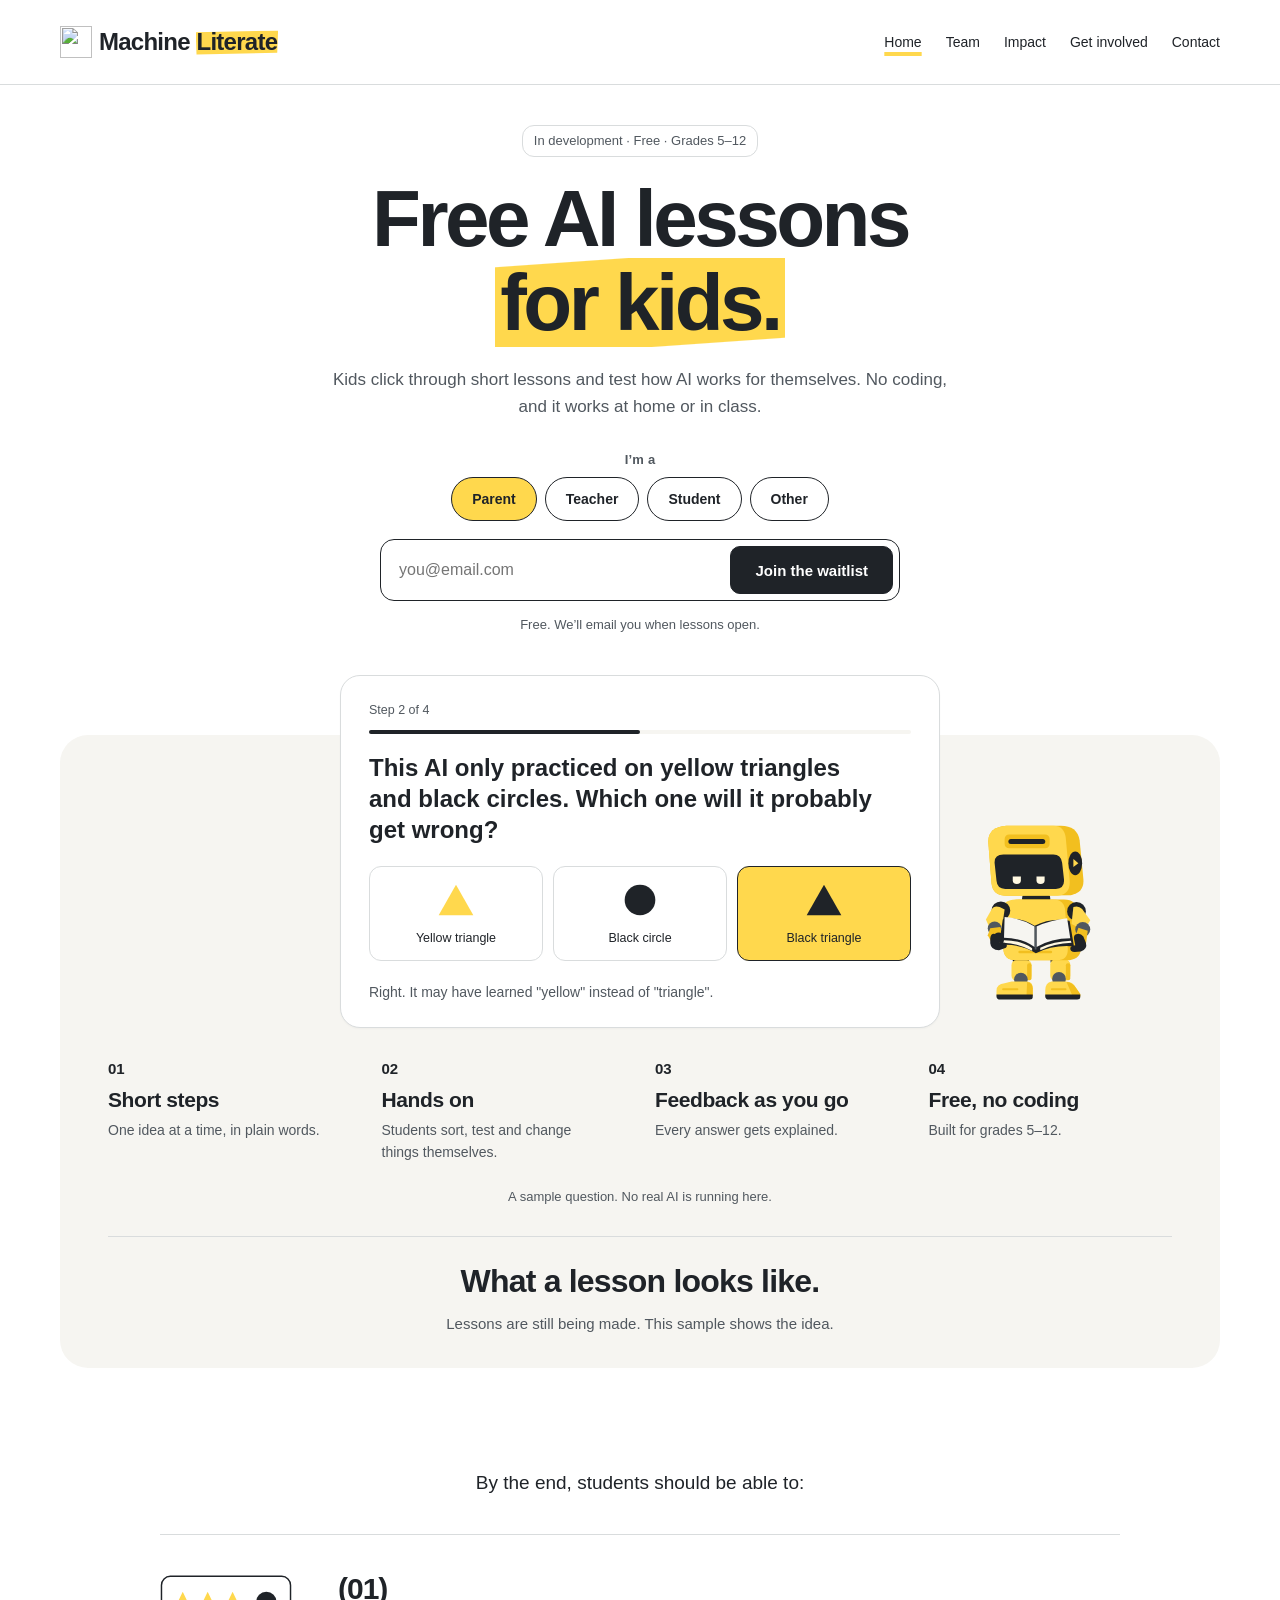
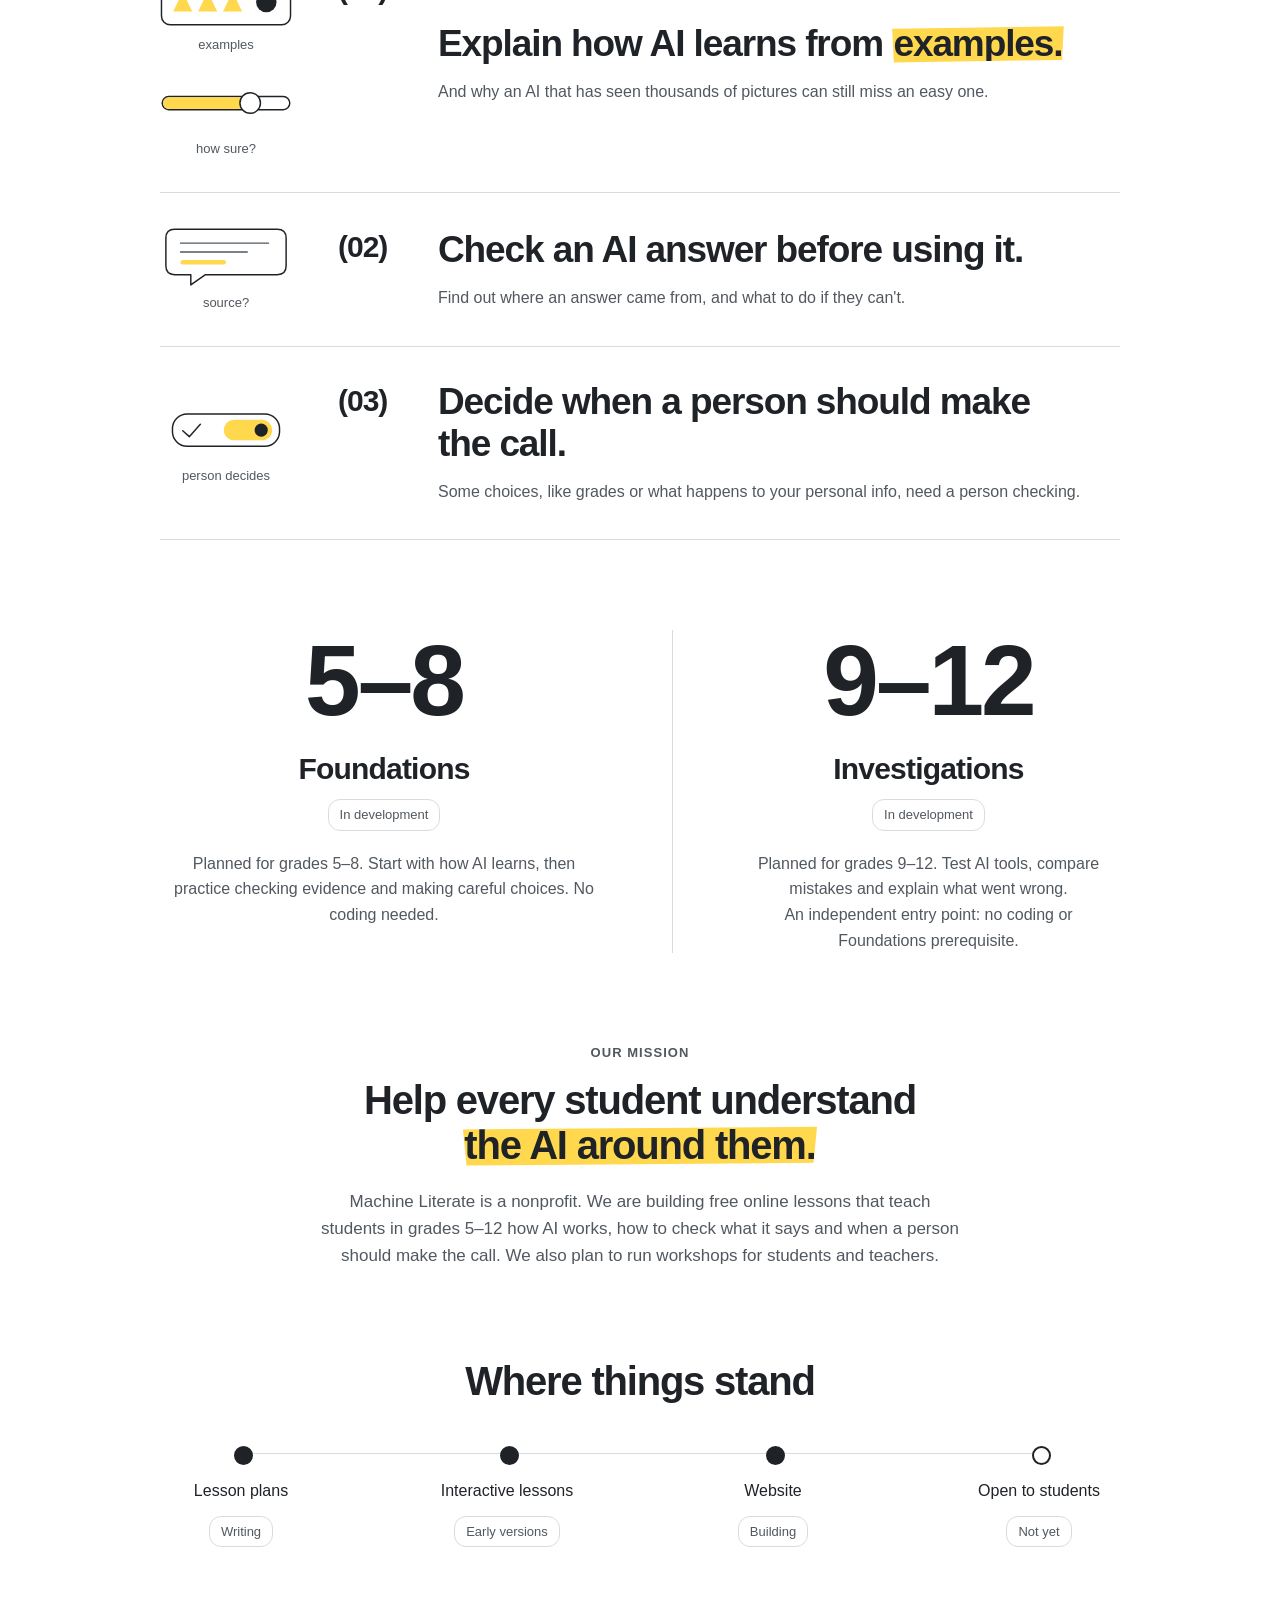
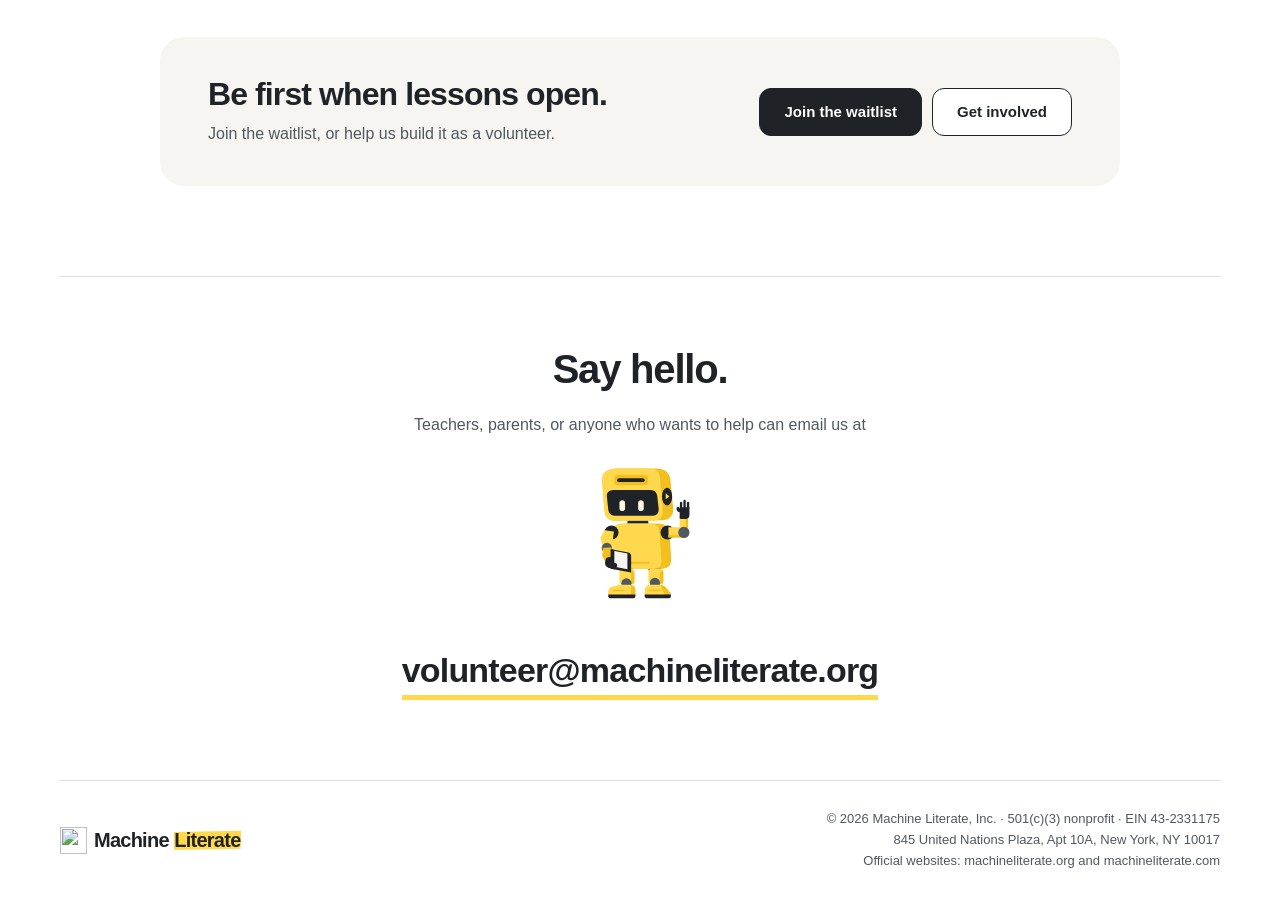
==== commit a1e78d2b: "Add mission statement and official-domains line to footer" ====
--- a/public/index.html
+++ b/public/index.html
@@ -34,7 +34,7 @@
 </div></div><ol class="margin-notes"><li class="note note-1"><span aria-hidden="true" class="note-number">01</span><h3>Short steps</h3><p>One idea at a time, in plain words.</p></li><li class="note note-2"><span aria-hidden="true" class="note-number">02</span><h3>Hands on</h3><p>Students sort, test and change things themselves.</p></li><li class="note note-3"><span aria-hidden="true" class="note-number">03</span><h3>Feedback as you go</h3><p>Every answer gets explained.</p></li><li class="note note-4"><span aria-hidden="true" class="note-number">04</span><h3>Free, no coding</h3><p>Built for grades 5–12.</p></li></ol><figcaption>A sample question. No real AI is running here.</figcaption><div class="section-intro"><h2 id="format-title">What a lesson <mark>looks like.</mark></h2><p>Lessons are still being made. This sample shows the idea.</p></div></div></section>
 <section aria-labelledby="statements-title" class="statements wrap"><p id="statements-title">By the end, students should be able to:</p><article class="statement"><div aria-hidden="true" class="statement-art"><div class="teaching-object examples"><svg viewBox="0 0 180 82"><rect x="2" y="10" width="176" height="66" rx="12"/><path class="yellow" d="M18 58 31 31 44 58Z M52 58 65 31 78 58Z M86 58 99 31 112 58Z"/><circle class="ink-fill" cx="145" cy="45" r="14"/></svg><span>examples</span></div><div class="teaching-object confidence"><svg viewBox="0 0 180 82"><rect x="3" y="32" width="174" height="18" rx="9"/><path class="yellow" d="M12 33H123V49H12A8 8 0 0 1 12 33Z"/><circle cx="123" cy="41" r="14"/></svg><span>how sure?</span></div></div><span class="statement-index">(01)</span><div><h3>Explain how AI learns from <mark>examples.</mark></h3><p>And why an AI that has seen thousands of pictures can still miss an easy one.</p></div></article><article class="statement"><div aria-hidden="true" class="statement-art"><div class="teaching-object source"><svg viewBox="0 0 180 82"><path d="M20 3H160Q172 3 172 15V53Q172 65 160 65H62L42 79V65H20Q8 65 8 53V15Q8 3 20 3Z"/><path class="pencil-line" d="M28 22H148M28 34H119"/><rect class="yellow" x="28" y="45" width="62" height="6" rx="3"/></svg><span>source?</span></div></div><span class="statement-index">(02)</span><div><h3>Check an AI answer before using it.</h3><p>Find out where an answer came from, and what to do if they can't.</p></div></article><article class="statement"><div aria-hidden="true" class="statement-art"><div class="teaching-object decision"><svg viewBox="0 0 180 82"><rect x="17" y="19" width="146" height="44" rx="20"/><rect class="yellow" x="87" y="27" width="66" height="28" rx="14"/><circle class="ink-fill" cx="138" cy="41" r="9"/><path d="M31 42 40 50 55 33"/></svg><span>person decides</span></div></div><span class="statement-index">(03)</span><div><h3>Decide when a person should make the call.</h3><p>Some choices, like grades or what happens to your personal info, need a person checking.</p></div></article></section>
 <section aria-label="Who it's for" class="audiences wrap"><article class="audience"><p class="grade">5–8</p><div class="audience-title"><h3>Foundations</h3><span class="status-pill">In development</span></div><p>Planned for grades 5–8. Start with how AI learns, then practice checking evidence and making careful choices. No coding needed.</p></article><article class="audience"><p class="grade">9–12</p><div class="audience-title"><h3>Investigations</h3><span class="status-pill">In development</span></div><p>Planned for grades 9–12. Test AI tools, compare mistakes and explain what went wrong. An independent entry point: no coding or Foundations prerequisite.</p></article></section>
-<section aria-labelledby="status-title" class="status-section wrap"><h2 id="status-title">Where things stand</h2><dl class="status-list"><div><dt>Lesson plans</dt><dd class="status-pill"><i aria-hidden="true"></i>Writing</dd></div><div><dt>Interactive lessons</dt><dd class="status-pill"><i aria-hidden="true"></i>Early versions</dd></div><div><dt>Website</dt><dd class="status-pill"><i aria-hidden="true"></i>Building</dd></div><div><dt>Open to students</dt><dd class="status-pill not-yet"><i aria-hidden="true"></i>Not yet</dd></div></dl></section><section aria-labelledby="help-title" class="help-band wrap"><div><h2 id="help-title">Be first when lessons open.</h2><p>Join the waitlist, or help us build it as a volunteer.</p></div><div class="help-actions"><a class="btn btn-dark" href="#waitlist">Join the waitlist</a><a class="btn btn-light" href="/get-involved">Get involved</a></div></section><section aria-labelledby="contact-title" class="contact wrap" id="contact"><div class="contact-copy"><h2 id="contact-title">Say hello.</h2><p>Teachers, parents, or anyone who wants to help can email us at</p><div class="hello-robot"><svg class="robot robot-wave" aria-hidden="true" xmlns="http://www.w3.org/2000/svg" viewBox="0 0 240 300">
+<section aria-labelledby="mission-title" class="mission wrap" id="mission"><p class="eyebrow">OUR MISSION</p><h2 id="mission-title">Help every student understand <mark>the AI around them.</mark></h2><p>Machine Literate is a nonprofit. We are building free online lessons that teach students in grades 5–12 how AI works, how to check what it says and when a person should make the call. We also plan to run workshops for students and teachers.</p></section><section aria-labelledby="status-title" class="status-section wrap"><h2 id="status-title">Where things stand</h2><dl class="status-list"><div><dt>Lesson plans</dt><dd class="status-pill"><i aria-hidden="true"></i>Writing</dd></div><div><dt>Interactive lessons</dt><dd class="status-pill"><i aria-hidden="true"></i>Early versions</dd></div><div><dt>Website</dt><dd class="status-pill"><i aria-hidden="true"></i>Building</dd></div><div><dt>Open to students</dt><dd class="status-pill not-yet"><i aria-hidden="true"></i>Not yet</dd></div></dl></section><section aria-labelledby="help-title" class="help-band wrap"><div><h2 id="help-title">Be first when lessons open.</h2><p>Join the waitlist, or help us build it as a volunteer.</p></div><div class="help-actions"><a class="btn btn-dark" href="#waitlist">Join the waitlist</a><a class="btn btn-light" href="/get-involved">Get involved</a></div></section><section aria-labelledby="contact-title" class="contact wrap" id="contact"><div class="contact-copy"><h2 id="contact-title">Say hello.</h2><p>Teachers, parents, or anyone who wants to help can email us at</p><div class="hello-robot"><svg class="robot robot-wave" aria-hidden="true" xmlns="http://www.w3.org/2000/svg" viewBox="0 0 240 300">
 
 <g id="legs-hello"><circle cx="91" cy="229" r="13" fill="#1F2328"/><circle cx="151" cy="228" r="13" fill="#1F2328"/><rect x="76" y="229" width="32" height="33" rx="8" fill="#FFD84D"/><rect x="138" y="228" width="32" height="34" rx="8" fill="#FFD84D"/><rect x="101" y="234" width="7" height="27" rx="3" fill="#F2BF1F"/><rect x="163" y="234" width="7" height="27" rx="3" fill="#F2BF1F"/><circle cx="91" cy="260" r="11" fill="#51585F"/><circle cx="152" cy="259" r="11" fill="#51585F"/><path fill="#FFD84D" d="M76 263H101Q110 263 110 274V286H52V278Q52 267 65 266Z" /><path fill="#FFD84D" d="M140 263H163Q174 263 179 273L186 283V287H130V277Q130 265 140 263Z" /><path fill="#F2BF1F" d="M101 264Q110 266 110 274V286H100Z" /><path fill="#F2BF1F" d="M164 264Q174 265 179 273L186 283V287H174Z" /><path fill="#1F2328" d="M52 284H110V288Q110 292 105 292H58Q52 292 52 287Z" /><path fill="#1F2328" d="M130 284H186V288Q186 292 181 292H136Q130 292 130 287Z" /><rect x="61" y="274" width="26" height="3" rx="1.5" fill="#F2BF1F"/><rect x="139" y="274" width="25" height="3" rx="1.5" fill="#F2BF1F"/></g><g id="torso-hello"><rect x="93" y="120" width="45" height="23" rx="10" fill="#1F2328"/><path fill="#F2BF1F" d="M88 132H160Q180 132 183 153L187 207Q188 227 169 229H83Q64 229 63 211L60 155Q58 133 88 132Z" /><path fill="#FFD84D" d="M83 132H143Q161 132 162 151L166 210Q167 229 149 229H83Q64 229 63 211L60 155Q58 133 83 132Z" /><rect x="87" y="214" width="54" height="4" rx="2" fill="#F2BF1F"/></g><circle cx="59" cy="151" r="15" fill="#1F2328"/><path fill="#FFD84D" d="M44 146 64 149 60 182 41 182 35 163Z" /><circle cx="49" cy="184" r="11" fill="#51585F"/><path fill="#F2BF1F" d="M41 184 58 183 67 213 49 221 39 201Z" /><path fill="#1F2328" d="M58 187 95 194Q101 195 101 202V237L57 229Z" /><path fill="#F6F5F1" d="M63 190 93 196 93 230 63 224Z" /><path fill="#1F2328" d="M57 187 65 188 65 230 57 229Z" /><path fill="#1F2328" d="M57 204Q51 202 47 207L45 216Q45 224 53 227L65 227Q71 227 71 221Q71 216 62 216L64 210Q65 205 60 204Z" /><circle cx="179" cy="151" r="15" fill="#1F2328"/><path fill="#FFD84D" d="M181 140H211Q218 140 218 147V155Q218 162 211 162H181Z"/><path fill="#F2BF1F" d="M181 157H218Q217 162 211 162H181Z"/><path fill="#FFD84D" d="M205 116H223V151H205Z"/><path fill="#F2BF1F" d="M218 116H223V151H218Z"/><circle cx="214" cy="151" r="12" fill="#51585F"/><path fill="#1F2328" d="M205 121V108Q199 106 198 101Q198 96 202 96Q205 97 206 100V97H226V113Q226 122 217 122H209Q205 122 205 121Z"/><rect x="205.5" y="85" width="5" height="16" rx="2.5" fill="#1F2328"/><rect x="213" y="81" width="5" height="20" rx="2.5" fill="#1F2328"/><rect x="220.5" y="85" width="5" height="16" rx="2.5" fill="#1F2328"/><g id="head-hello">
 <path fill="#F2BF1F" d="M68 14H155Q181 14 185 37L191 99Q193 121 171 125L68 126Q46 126 44 106L39 42Q37 16 68 14Z" />
@@ -45,4 +45,4 @@
 <g id="eyes-hello" class="blink-eyes"><rect x="76" y="82" width="12" height="23" rx="6" fill="#FFF8E1"/><rect x="116" y="82" width="12" height="23" rx="6" fill="#FFF8E1"/></g>
 </g>
 </svg>
-</div><a class="contact-email" href="mailto:volunteer@machineliterate.org">volunteer@machineliterate.org</a></div></section></main><footer class="site-footer wrap"><span class="wordmark"><img alt="" height="32" src="assets/mark.svg" width="32"/><span>Machine <mark>Literate</mark></span></span><div class="footer-legal"><p><span>© 2026 Machine Literate, Inc.</span><span class="sep" aria-hidden="true"> · </span><span>501(c)(3) nonprofit</span><span class="sep" aria-hidden="true"> · </span><span>EIN 43-2331175</span></p><address><span>845 United Nations Plaza, Apt 10A,</span> <span>New York, NY 10017</span></address></div></footer></body></html>+</div><a class="contact-email" href="mailto:volunteer@machineliterate.org">volunteer@machineliterate.org</a></div></section></main><footer class="site-footer wrap"><span class="wordmark"><img alt="" height="32" src="assets/mark.svg" width="32"/><span>Machine <mark>Literate</mark></span></span><div class="footer-legal"><p><span>© 2026 Machine Literate, Inc.</span><span class="sep" aria-hidden="true"> · </span><span>501(c)(3) nonprofit</span><span class="sep" aria-hidden="true"> · </span><span>EIN 43-2331175</span></p><address><span>845 United Nations Plaza, Apt 10A,</span> <span>New York, NY 10017</span></address><p class="footer-domains">Official websites: <span>machineliterate.org</span> and <span>machineliterate.com</span></p></div></footer></body></html>
--- a/public/styles.css
+++ b/public/styles.css
@@ -151,3 +151,6 @@
 .footer-legal{text-align:right}.footer-legal p,.footer-legal address{font-size:13px;font-style:normal;line-height:1.6;margin:0}.footer-legal address{color:var(--pencil)}
 .footer-legal span{white-space:nowrap}
 @media(max-width:560px){.footer-legal{text-align:center}.footer-legal span{display:block}.footer-legal .sep{display:none}}
+.mission{max-width:760px;text-align:center;padding:0 0 90px}.mission .eyebrow{font-size:13px;font-weight:600;letter-spacing:.08em;margin-bottom:14px}.mission p:last-child{font-size:17px;margin-top:20px;text-wrap:balance}
+.footer-legal .footer-domains{color:var(--pencil)}
+@media(max-width:560px){.mission{padding:0 16px 60px;max-width:400px}.mission h2{font-size:32px;letter-spacing:-1px}.mission p:last-child{font-size:15px}}
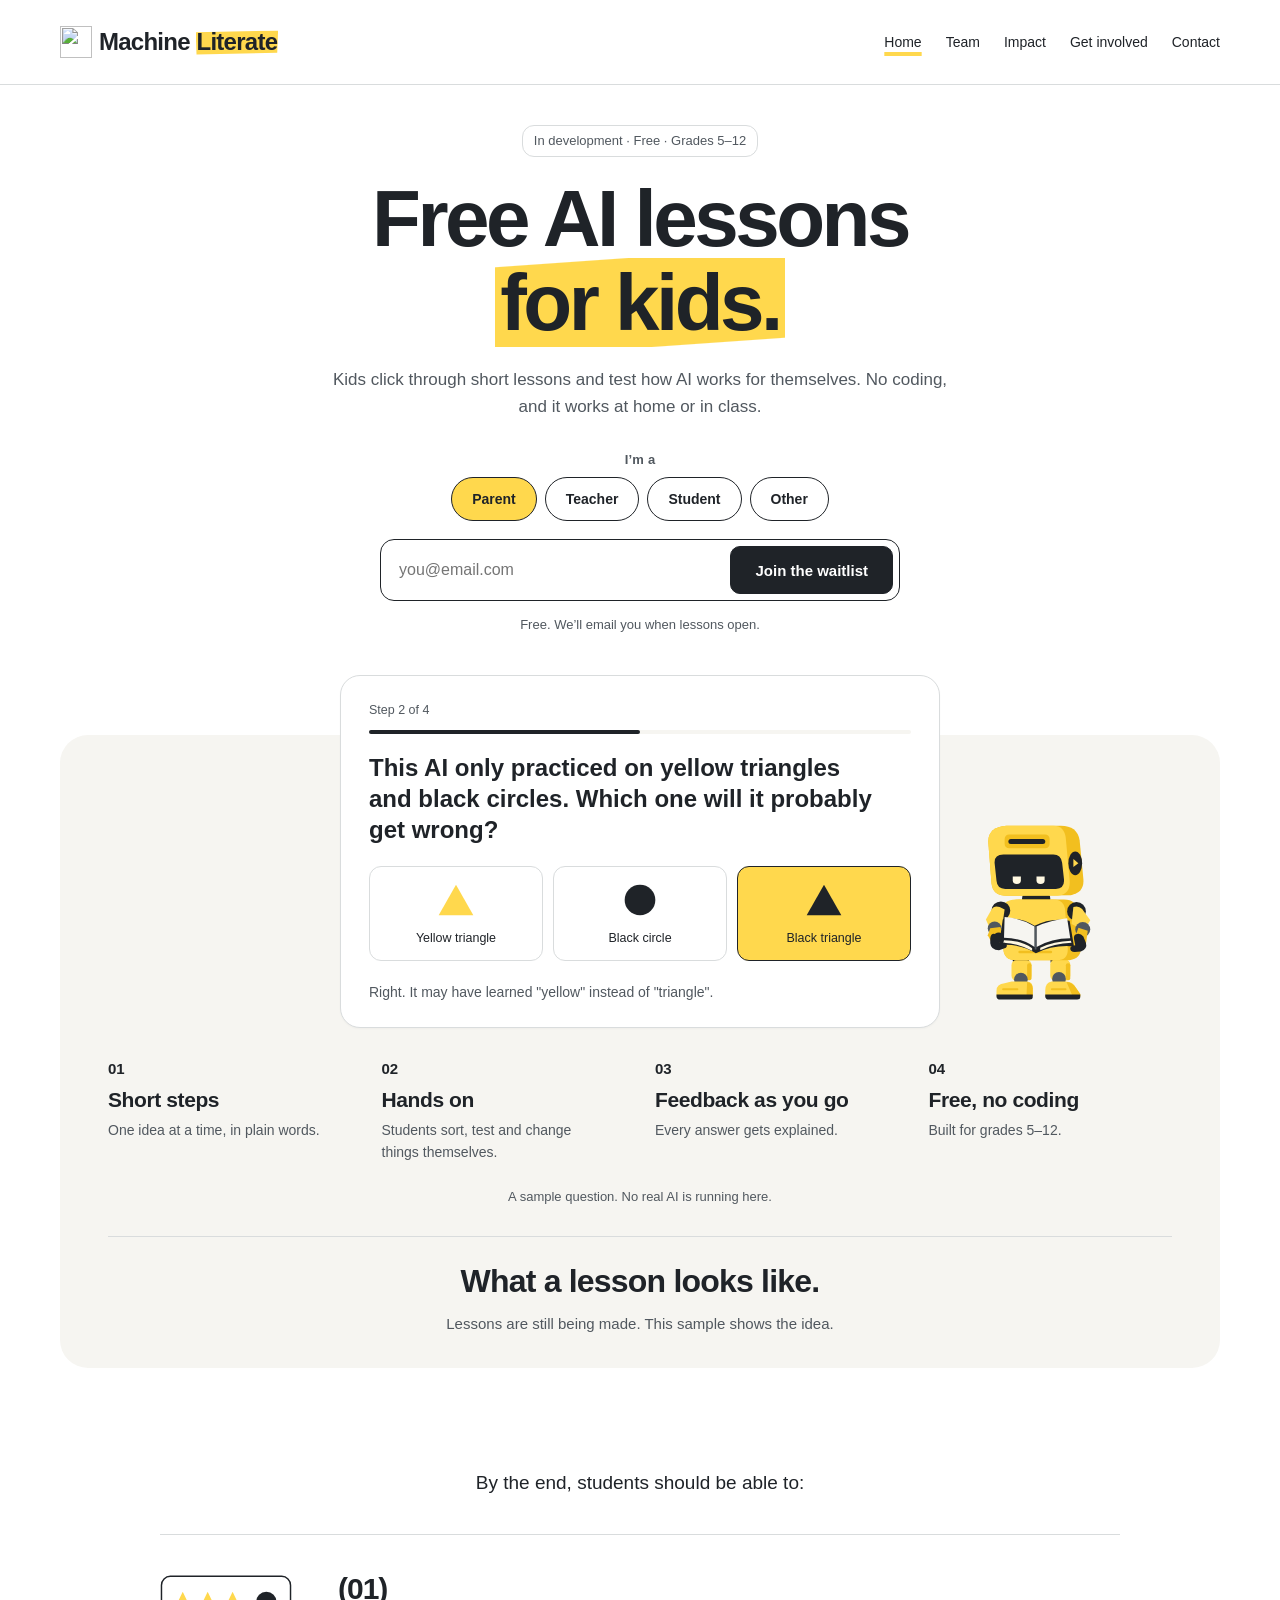
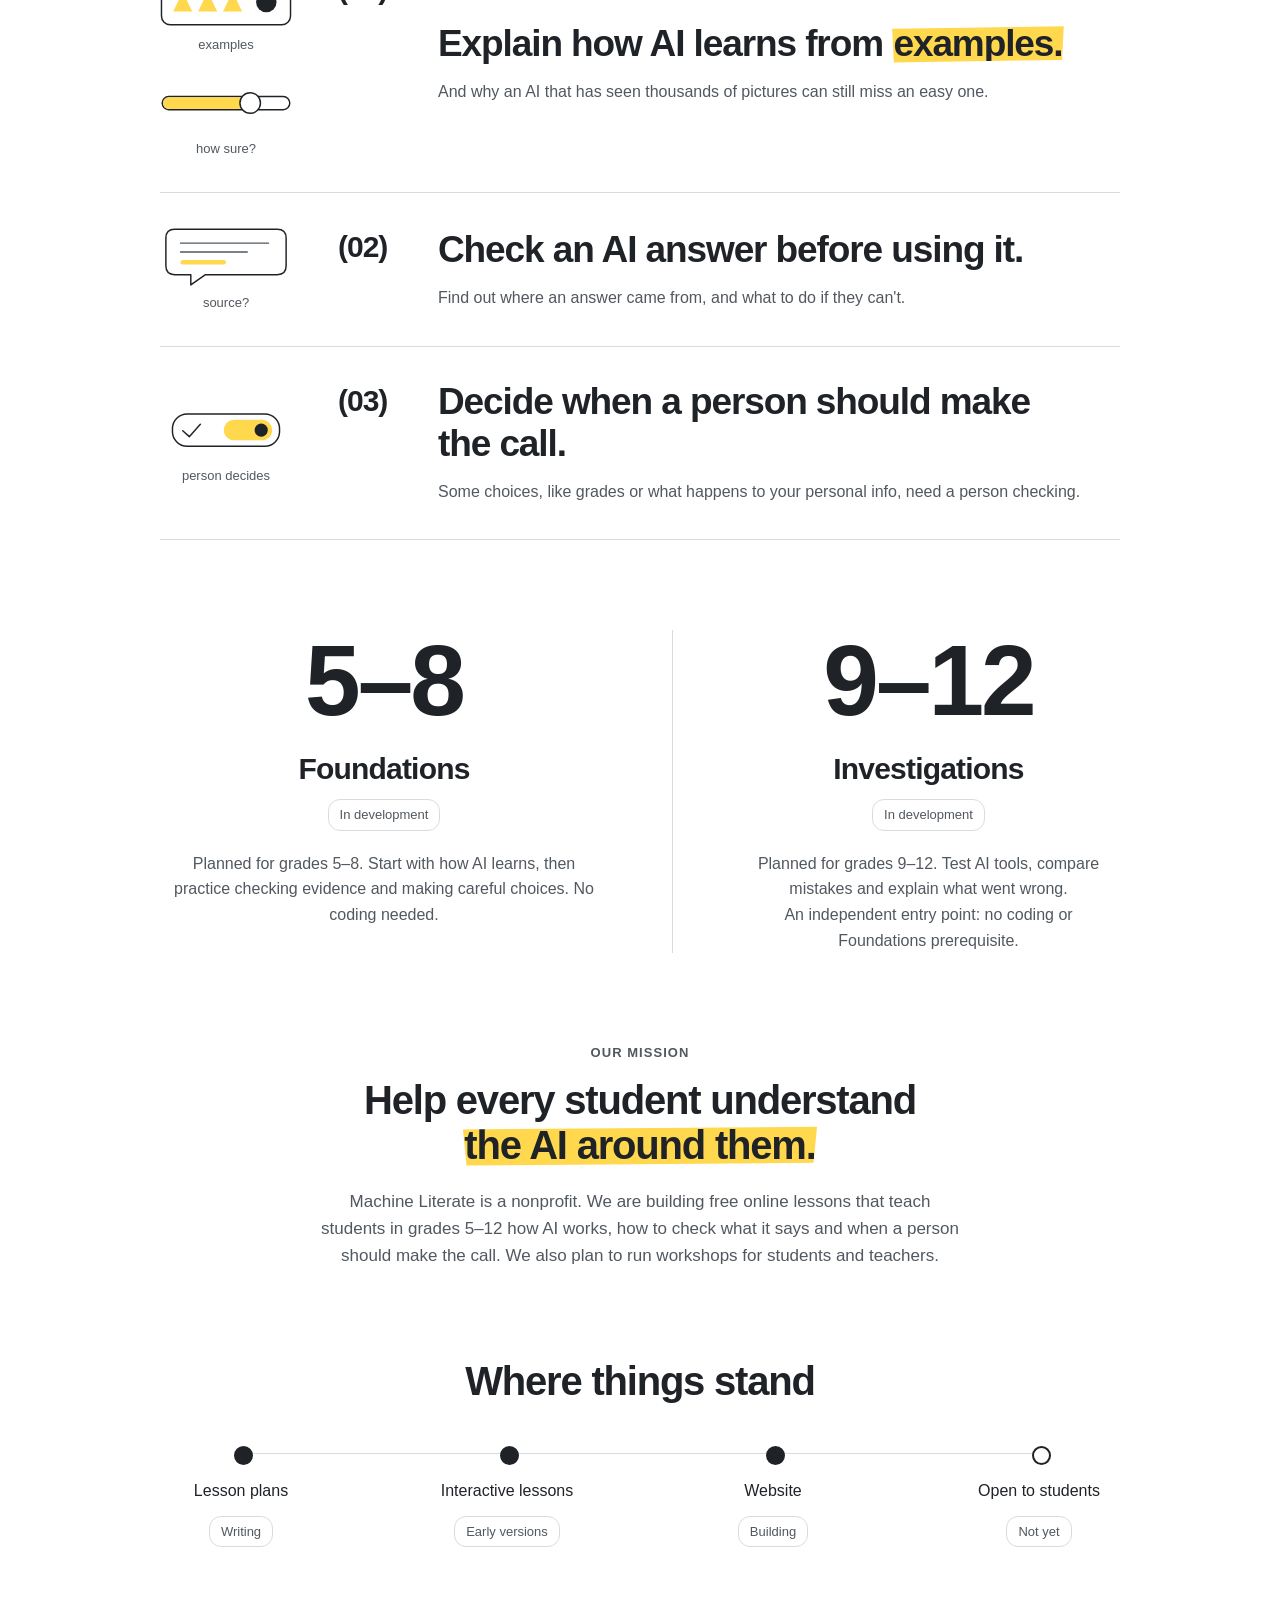
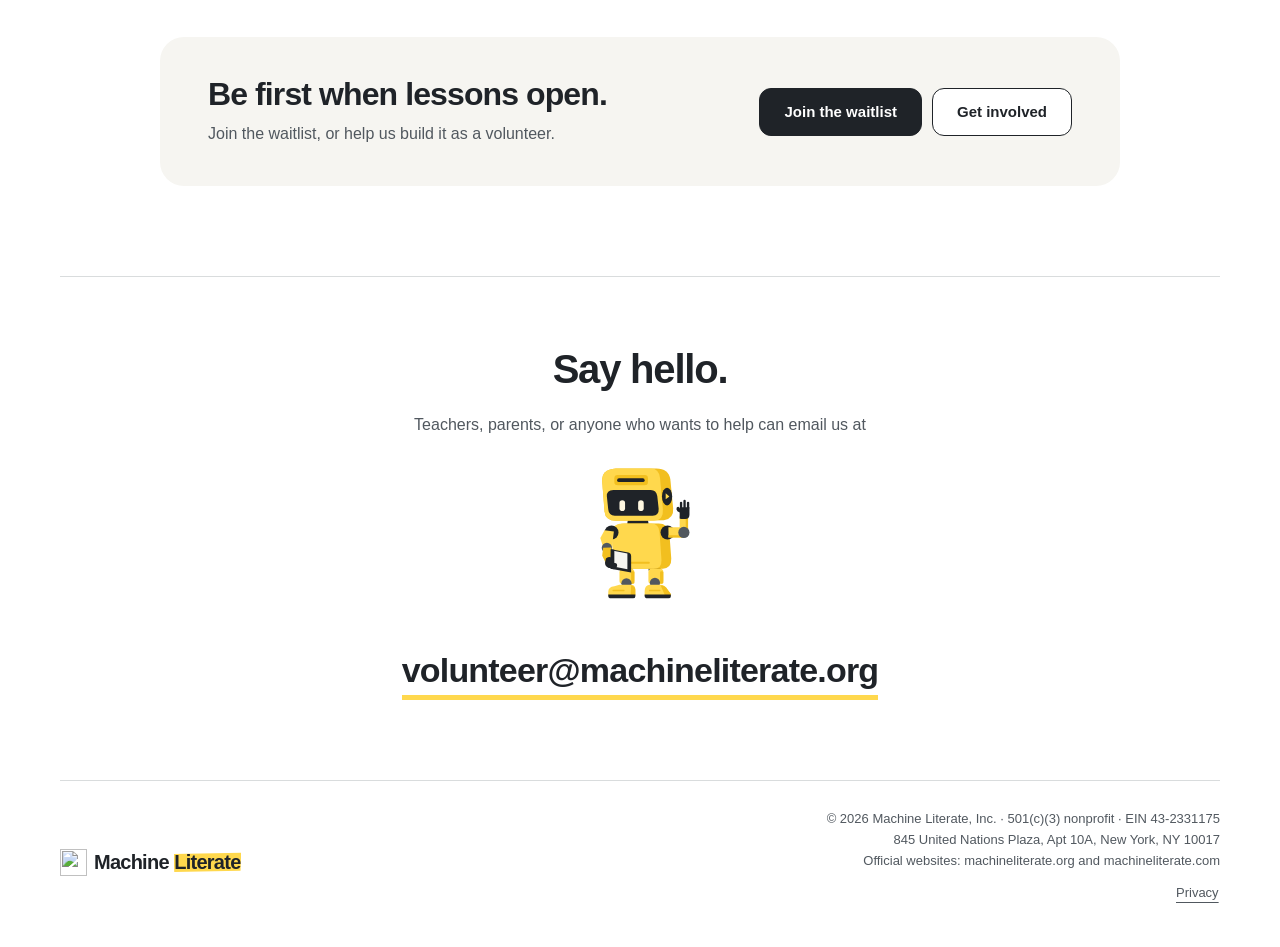
==== commit ddd961da: "feat: add cookieless GA4, waitlist events and privacy page" ====
--- a/public/index.html
+++ b/public/index.html
@@ -6,6 +6,7 @@
   window.va = window.va || function () { (window.vaq = window.vaq || []).push(arguments); };
 </script>
 <script defer src="/_vercel/insights/script.js"></script>
+<script defer src="assets/ga.js"></script>
 </head><body><a class="skip-link" href="#main">Skip to content</a><header class="site-header"><div class="header-inner"><a class="wordmark home-link" href="/" aria-label="Machine Literate home"><img alt="" height="32" src="assets/mark.svg" width="32"/><span>Machine <mark>Literate</mark></span></a><button class="nav-toggle" type="button" aria-expanded="false" aria-controls="main-nav" hidden>Menu <span aria-hidden="true">☰</span></button><nav id="main-nav" class="site-nav" aria-label="Main"><a class="contact-link" aria-current="page" href="/">Home</a><a class="contact-link" href="/team">Team</a><a class="contact-link" href="/impact">Impact</a><a class="contact-link" href="/get-involved">Get involved</a><a class="contact-link" href="/#contact">Contact</a></nav></div></header><main id="main" tabindex="-1">
 <section aria-labelledby="hero-title" class="hero wrap"><div class="hero-copy"><p class="status-pill">In development · Free · Grades 5–12</p><h1 id="hero-title">Free AI lessons <mark class="nb">for kids.</mark></h1><p class="hero-sub">Kids click through short lessons and test how AI works for themselves. No coding, and it works at home or in class.</p><form class="waitlist" id="waitlist" action="/api/waitlist" method="post" novalidate>
 <fieldset class="wl-role"><legend>I’m a</legend>
@@ -45,4 +46,4 @@
 <g id="eyes-hello" class="blink-eyes"><rect x="76" y="82" width="12" height="23" rx="6" fill="#FFF8E1"/><rect x="116" y="82" width="12" height="23" rx="6" fill="#FFF8E1"/></g>
 </g>
 </svg>
-</div><a class="contact-email" href="mailto:volunteer@machineliterate.org">volunteer@machineliterate.org</a></div></section></main><footer class="site-footer wrap"><span class="wordmark"><img alt="" height="32" src="assets/mark.svg" width="32"/><span>Machine <mark>Literate</mark></span></span><div class="footer-legal"><p><span>© 2026 Machine Literate, Inc.</span><span class="sep" aria-hidden="true"> · </span><span>501(c)(3) nonprofit</span><span class="sep" aria-hidden="true"> · </span><span>EIN 43-2331175</span></p><address><span>845 United Nations Plaza, Apt 10A,</span> <span>New York, NY 10017</span></address><p class="footer-domains">Official websites: <span>machineliterate.org</span> and <span>machineliterate.com</span></p></div></footer></body></html>+</div><a class="contact-email" href="mailto:volunteer@machineliterate.org">volunteer@machineliterate.org</a></div></section></main><footer class="site-footer wrap"><span class="wordmark"><img alt="" height="32" src="assets/mark.svg" width="32"/><span>Machine <mark>Literate</mark></span></span><div class="footer-legal"><p><span>© 2026 Machine Literate, Inc.</span><span class="sep" aria-hidden="true"> · </span><span>501(c)(3) nonprofit</span><span class="sep" aria-hidden="true"> · </span><span>EIN 43-2331175</span></p><address><span>845 United Nations Plaza, Apt 10A,</span> <span>New York, NY 10017</span></address><p class="footer-domains">Official websites: <span>machineliterate.org and machineliterate.com</span></p><p class="footer-links"><a href="/privacy">Privacy</a></p></div></footer></body></html>
--- a/public/styles.css
+++ b/public/styles.css
@@ -147,10 +147,22 @@
  .editorial-list dt{font-size:23px}.section-heading{margin-bottom:30px}
 }
 
+/* Plain-language privacy page, using the shared brand and navigation. */
+.privacy-page{max-width:760px;padding-block:64px 80px}
+.privacy-page h1{font-size:clamp(42px,5.4vw,76px);letter-spacing:-.045em;margin-bottom:20px}
+.privacy-page .privacy-updated{font-size:14px}
+.privacy-page section{margin-top:36px}
+.privacy-page h2{font-size:28px;letter-spacing:-.6px;margin-bottom:16px}
+.privacy-page p+p{margin-top:16px}
+.privacy-page a{overflow-wrap:anywhere}
+.footer-links a{display:inline-flex;align-items:center;min-height:44px;min-width:44px}
+@media(max-width:560px){.privacy-page{padding-block:36px 56px}}
+
 /* footer legal info */
 .footer-legal{text-align:right}.footer-legal p,.footer-legal address{font-size:13px;font-style:normal;line-height:1.6;margin:0}.footer-legal address{color:var(--pencil)}
 .footer-legal span{white-space:nowrap}
 @media(max-width:560px){.footer-legal{text-align:center}.footer-legal span{display:block}.footer-legal .sep{display:none}}
 .mission{max-width:760px;text-align:center;padding:0 0 90px}.mission .eyebrow{font-size:13px;font-weight:600;letter-spacing:.08em;margin-bottom:14px}.mission p:last-child{font-size:17px;margin-top:20px;text-wrap:balance}
 .footer-legal .footer-domains{color:var(--pencil)}
+@media(max-width:560px){.footer-legal .footer-domains span{white-space:normal}}
 @media(max-width:560px){.mission{padding:0 16px 60px;max-width:400px}.mission h2{font-size:32px;letter-spacing:-1px}.mission p:last-child{font-size:15px}}
